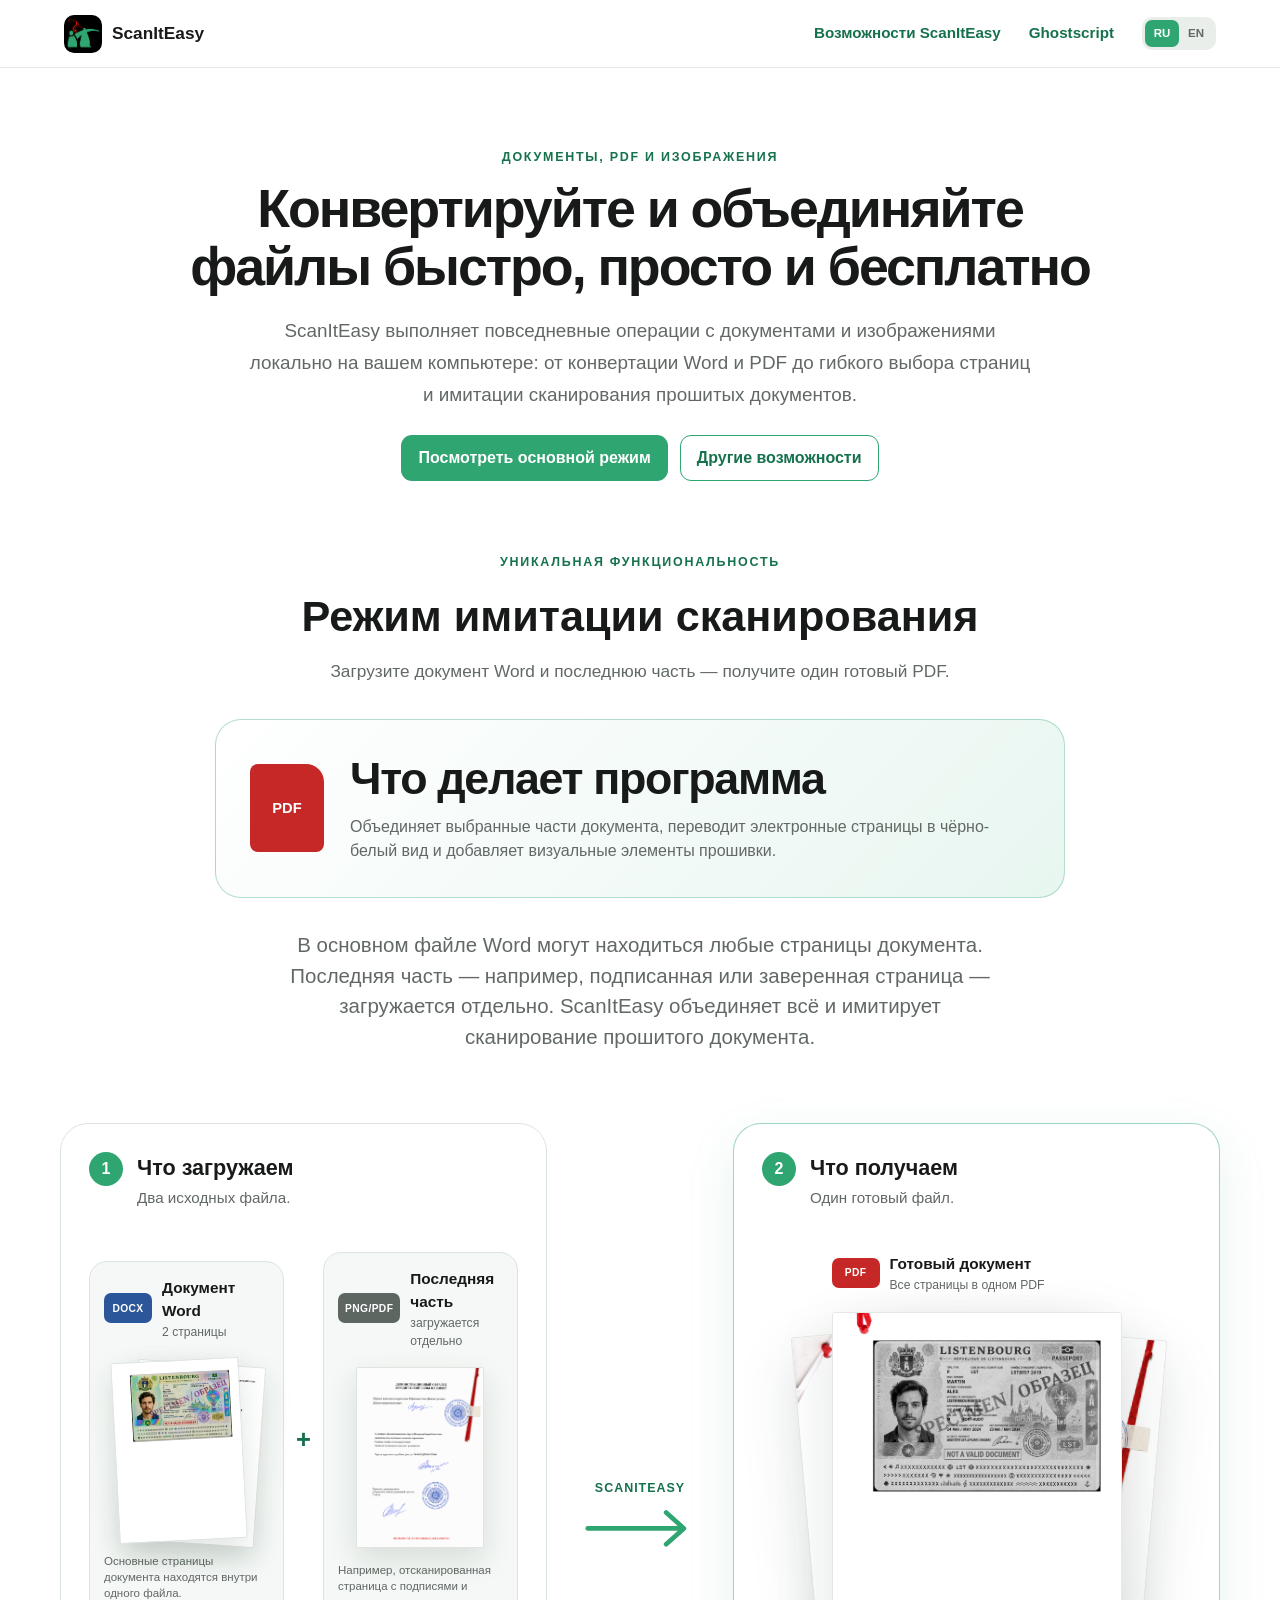
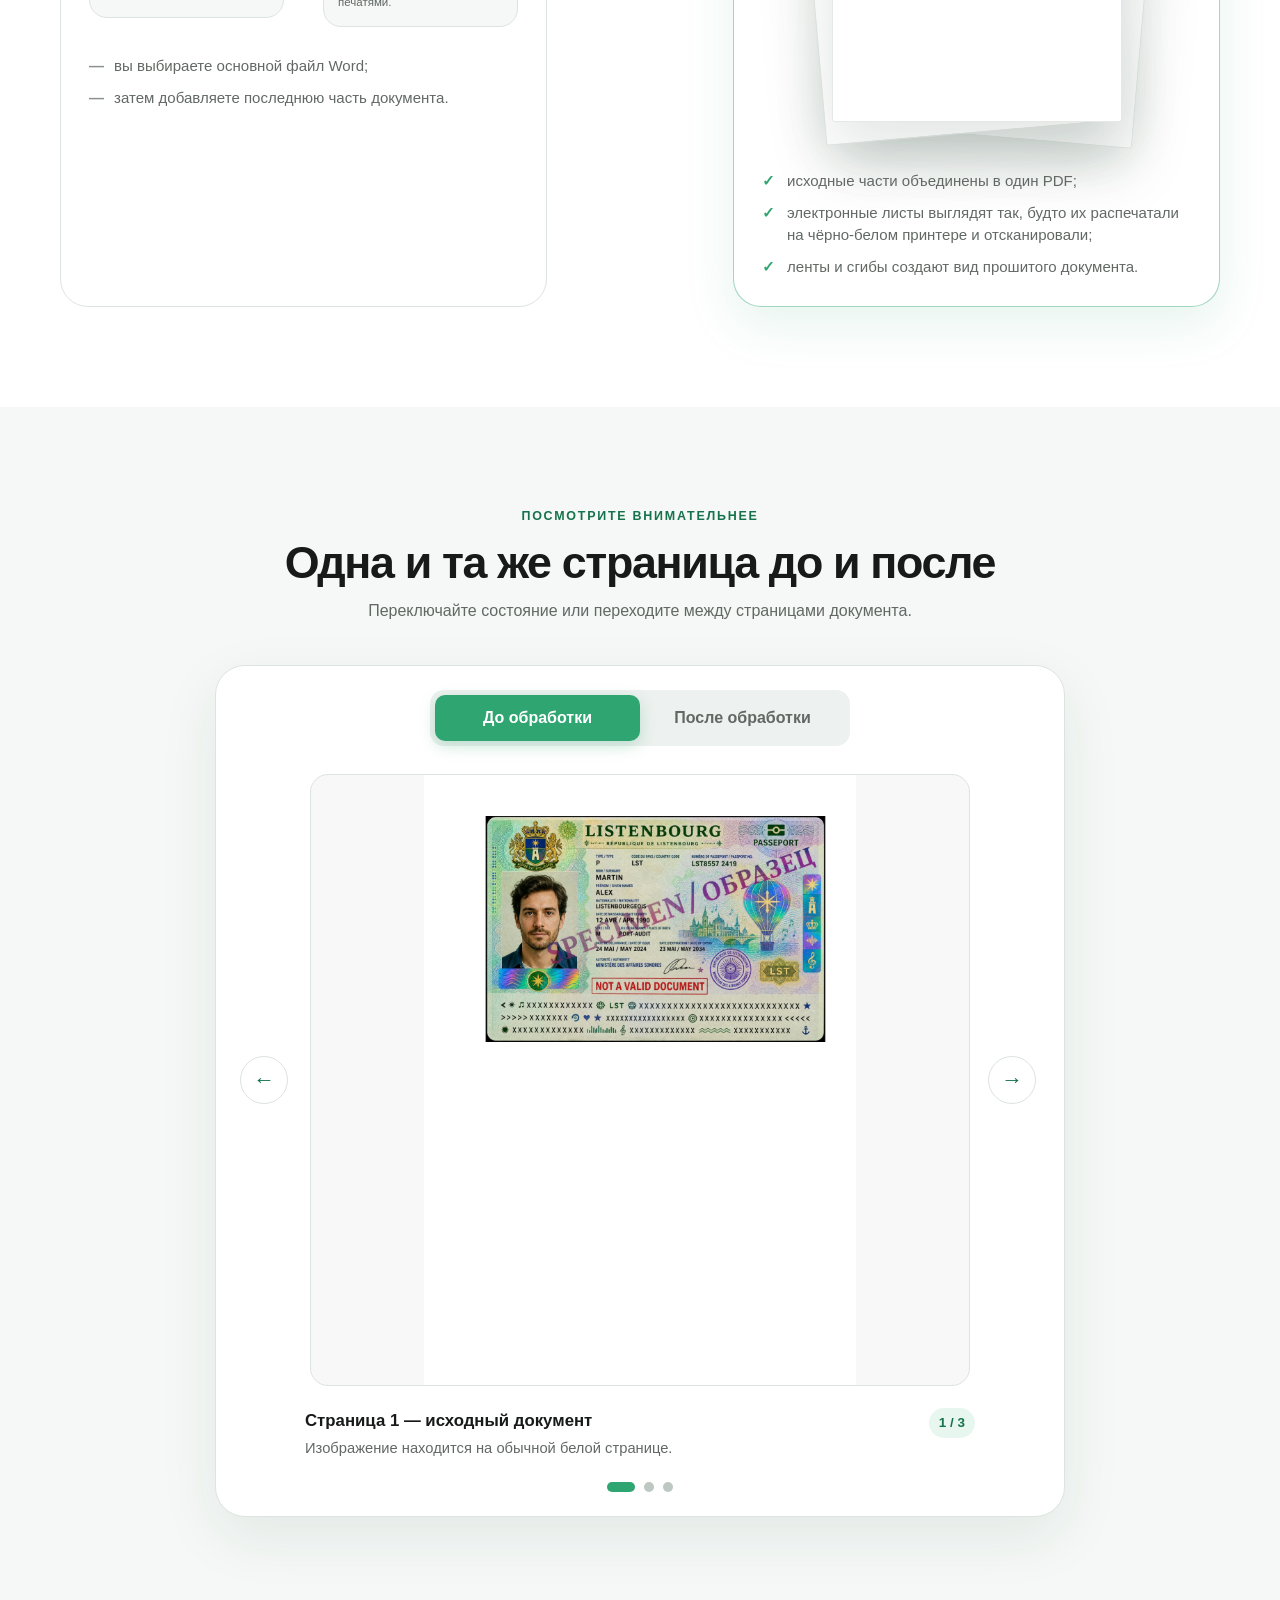
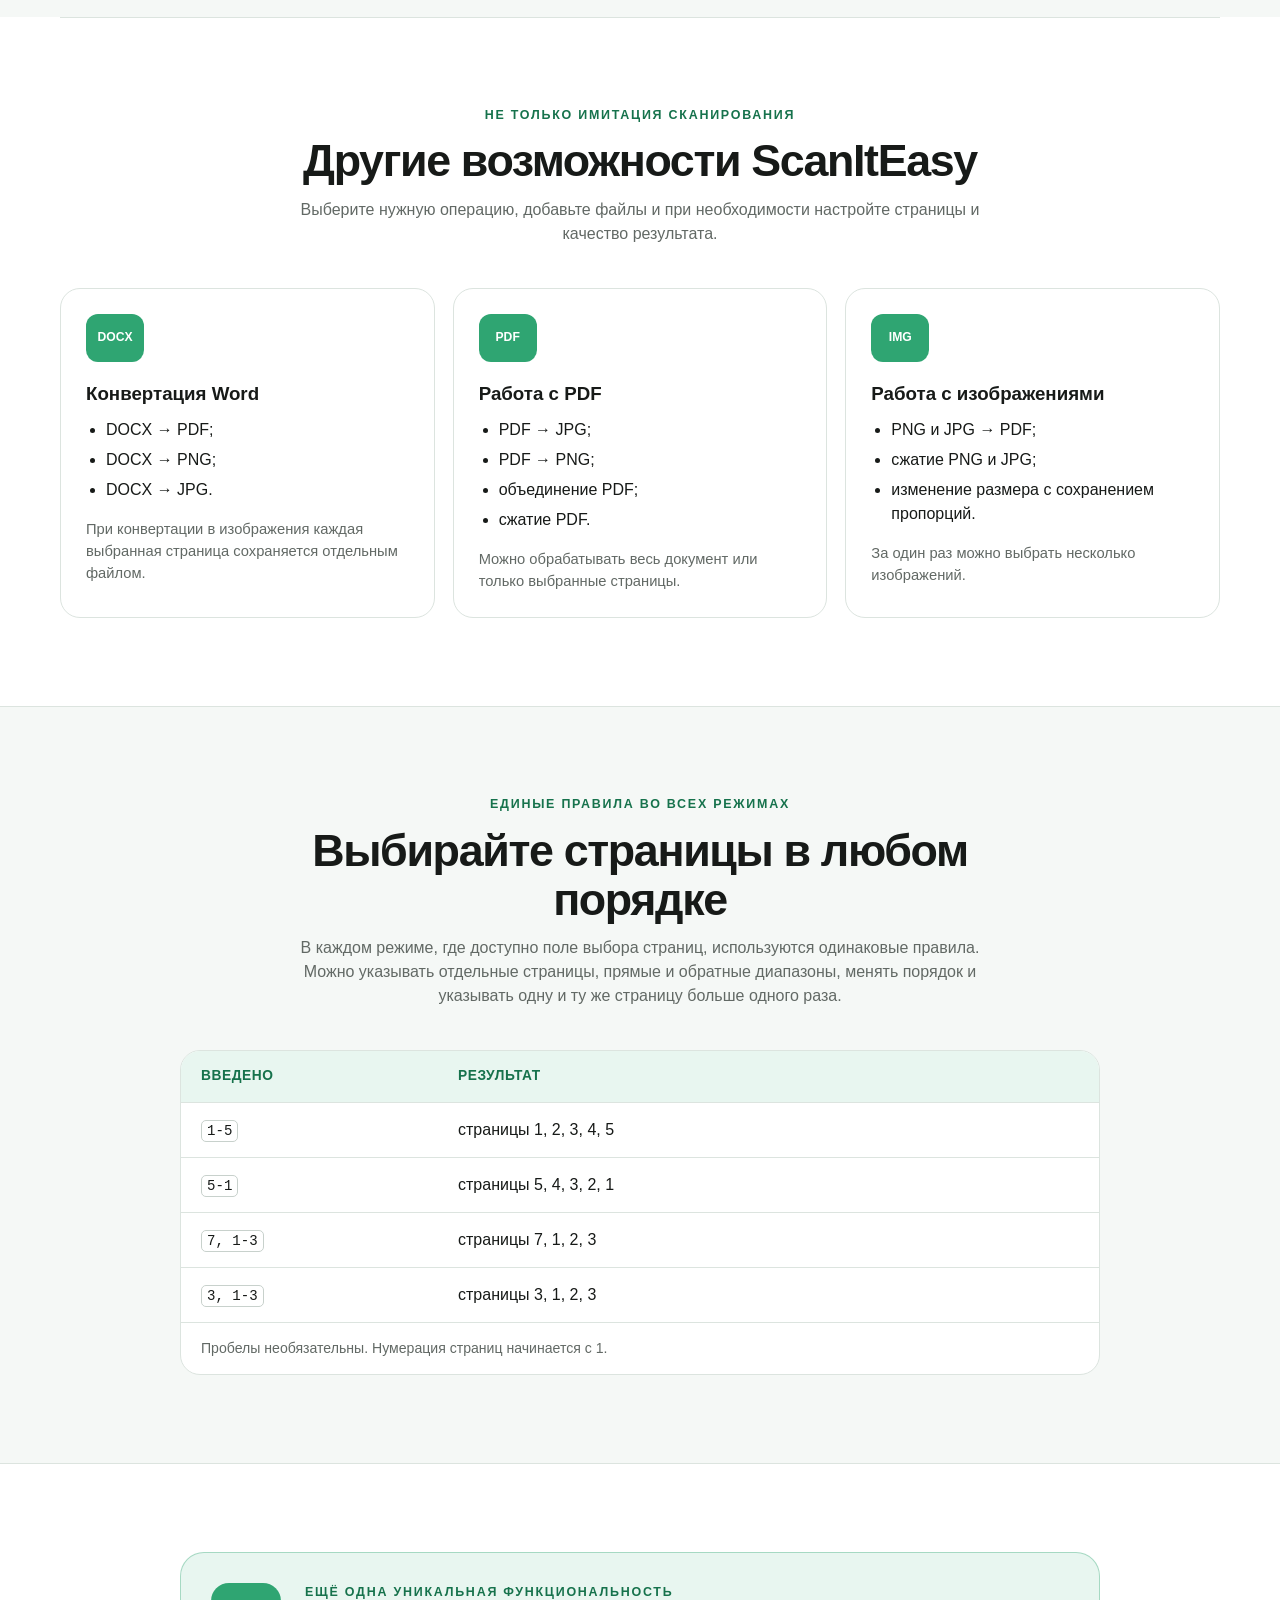
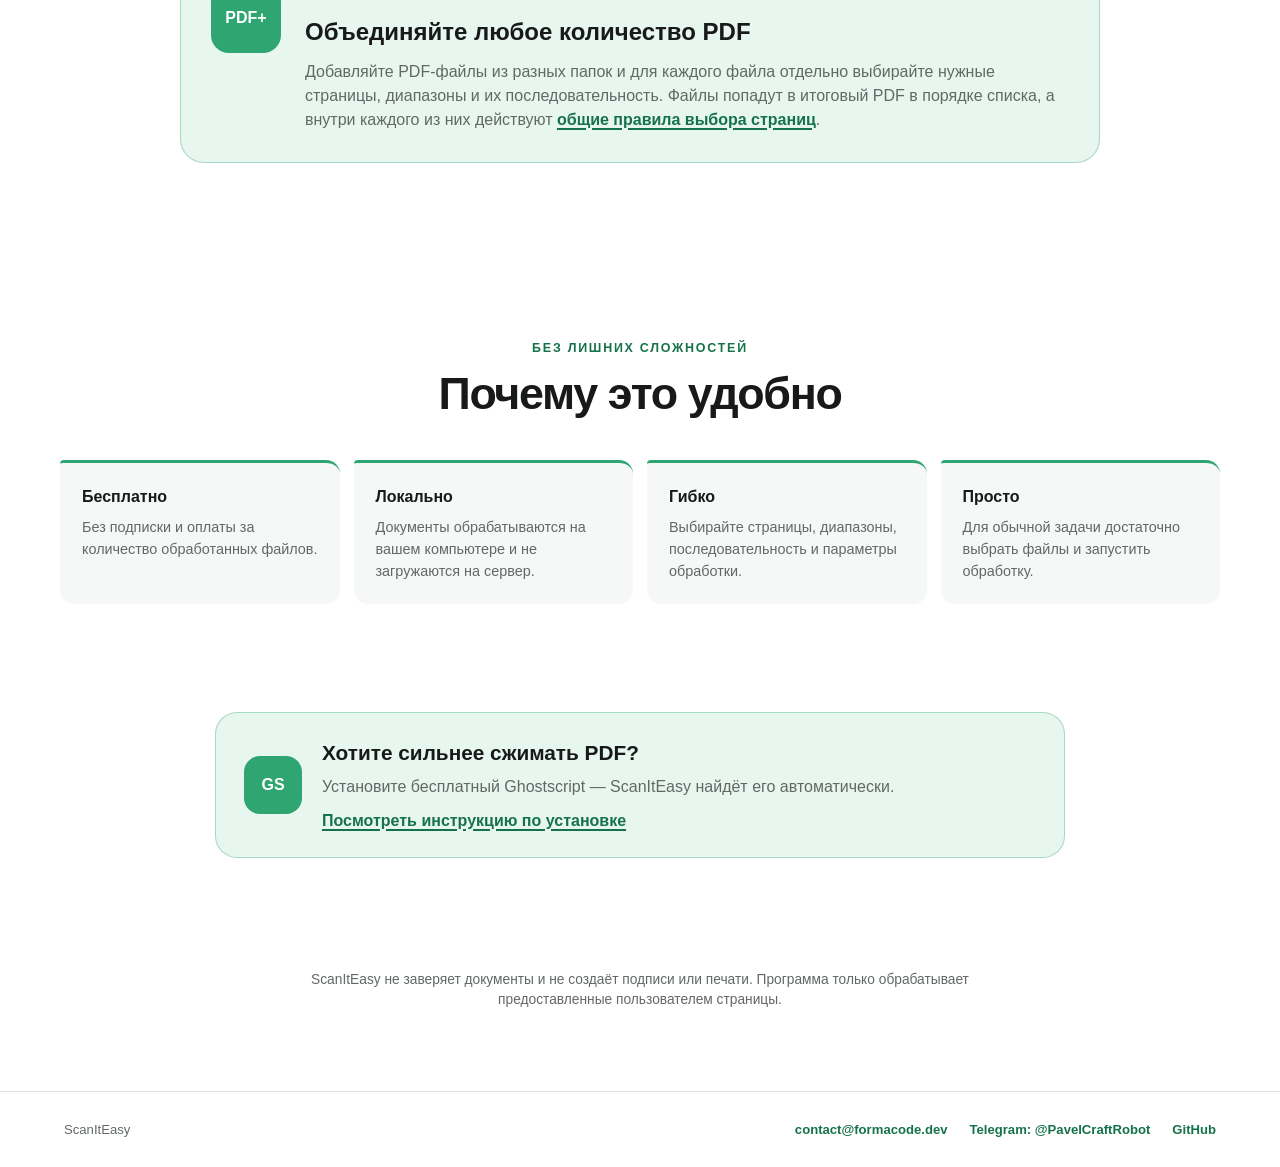
==== docs/index.html @ 75dc540d "Release ScanItEasy 2.0.0" ====
<!doctype html>
<html lang="ru">
<head>
  <meta charset="utf-8">
  <meta name="viewport" content="width=device-width, initial-scale=1">
  <meta name="description" content="ScanItEasy помогает конвертировать, объединять и обрабатывать документы, PDF и изображения быстро, гибко и бесплатно.">
  <title>ScanItEasy — работа с документами, PDF и изображениями</title>
  <link rel="stylesheet" href="styles.css">
  <script src="script.js" defer></script>
</head>
<body>
  <header class="site-header">
    <a class="brand" href="#top" aria-label="ScanItEasy — к началу страницы">
      <img class="brand-logo" src="assets/scaniteasy-logo.png" alt="">
      <span>ScanItEasy</span>
    </a>
    <nav class="header-nav" aria-label="Навигация">
      <a class="header-link" href="#top">Возможности ScanItEasy</a>
      <a class="header-link" href="ghostscript/">Ghostscript</a>
      <span class="language-switch" aria-label="Выбор языка">
        <a class="is-active" href="./" lang="ru" aria-current="page">RU</a>
        <a href="en/" lang="en">EN</a>
      </span>
    </nav>
  </header>

  <main id="top">
    <section class="hero section-shell" aria-labelledby="hero-title">
      <div class="eyebrow">Документы, PDF и изображения</div>
      <h1 id="hero-title">Конвертируйте и объединяйте файлы быстро, просто и бесплатно</h1>
      <p class="product-intro">
        ScanItEasy выполняет повседневные операции с документами и изображениями локально на вашем компьютере:
        от конвертации Word и PDF до гибкого выбора страниц и имитации сканирования прошитых документов.
      </p>
      <div class="hero-actions">
        <a class="primary-link" href="#scan-simulation">Посмотреть основной режим</a>
        <a class="secondary-link" href="#other-features">Другие возможности</a>
      </div>

      <div class="featured-mode" id="scan-simulation">
        <div class="eyebrow">Уникальная функциональность</div>
        <h2>Режим имитации сканирования</h2>
        <p class="featured-lead">Загрузите документ Word и последнюю часть — получите один готовый PDF.</p>
      </div>
      <div class="result-card hero-result">
        <div class="result-icon" aria-hidden="true">PDF</div>
        <div>
          <h2>Что делает программа</h2>
          <p>
            Объединяет выбранные части документа, переводит электронные страницы
            в чёрно-белый вид и добавляет визуальные элементы прошивки.
          </p>
        </div>
      </div>
      <p class="hero-copy">
        В основном файле Word могут находиться любые страницы документа.
        Последняя часть — например, подписанная или заверенная страница — загружается
        отдельно. ScanItEasy объединяет всё и имитирует сканирование прошитого документа.
      </p>

      <div class="transformation" aria-label="Документ до и после обработки">
        <article class="document-state before-state">
          <div class="state-heading">
            <span class="state-number">1</span>
            <div>
              <h2>Что загружаем</h2>
              <p>Два исходных файла.</p>
            </div>
          </div>
          <div class="input-files">
            <article class="input-file">
              <div class="file-heading">
                <span class="file-badge word-badge">DOCX</span>
                <div>
                  <h3>Документ Word</h3>
                  <p>2 страницы</p>
                </div>
              </div>
              <button class="source-preview source-stack" type="button" data-open-page="before" data-page-index="0" aria-label="Показать страницы документа Word">
                <img src="assets/До/Перевод паспорта гражданина Листенбурга_pymu_page_002.png" alt="Вторая страница документа Word" loading="lazy">
                <img src="assets/До/Перевод паспорта гражданина Листенбурга_pymu_page_001.png" alt="Первая страница документа Word">
              </button>
              <p class="file-caption">Основные страницы документа находятся внутри одного файла.</p>
            </article>

            <span class="input-plus" aria-label="и">+</span>

            <article class="input-file">
              <div class="file-heading">
                <span class="file-badge scan-badge">PNG/PDF</span>
                <div>
                  <h3>Последняя часть</h3>
                  <p>загружается отдельно</p>
                </div>
              </div>
              <button class="source-preview single-source" type="button" data-open-page="before" data-page-index="2" aria-label="Показать последнюю часть документа">
                <img src="assets/До/not-notary-translation-light.png" alt="Последняя часть с подписями и печатями" loading="lazy">
              </button>
              <p class="file-caption">Например, отсканированная страница с подписями и печатями.</p>
            </article>
          </div>
          <ul class="state-list">
            <li>вы выбираете основной файл Word;</li>
            <li>затем добавляете последнюю часть документа.</li>
          </ul>
        </article>

        <div class="process-arrow" aria-hidden="true">
          <span>ScanItEasy</span>
          <svg viewBox="0 0 120 48" role="img">
            <path d="M4 24h101M88 7l19 17-19 17"></path>
          </svg>
        </div>

        <article class="document-state after-state">
          <div class="state-heading">
            <span class="state-number">2</span>
            <div>
              <h2>Что получаем</h2>
              <p>Один готовый файл.</p>
            </div>
          </div>
          <div class="output-heading">
            <span class="file-badge pdf-badge">PDF</span>
            <div>
              <h3>Готовый документ</h3>
              <p>Все страницы в одном PDF</p>
            </div>
          </div>
          <button class="paper-stack" type="button" data-open-page="after" aria-label="Открыть страницы после обработки">
            <img src="assets/После/Перевод паспорта гражданина Листенбурга_page_003.png" alt="Последняя страница готового PDF" loading="lazy">
            <img src="assets/После/Перевод паспорта гражданина Листенбурга_page_002.png" alt="Перевод после имитации сканирования" loading="lazy">
            <img src="assets/После/Перевод паспорта гражданина Листенбурга_page_001.png" alt="Паспорт после имитации сканирования">
          </button>
          <ul class="state-list">
            <li>исходные части объединены в один PDF;</li>
            <li>электронные листы выглядят так, будто их распечатали на чёрно-белом принтере и отсканировали;</li>
            <li>ленты и сгибы создают вид прошитого документа.</li>
          </ul>
        </article>
      </div>
    </section>

    <section class="comparison-section" id="how-it-works" aria-labelledby="comparison-title">
      <div class="section-shell">
        <div class="section-intro">
          <div class="eyebrow">Посмотрите внимательнее</div>
          <h2 id="comparison-title">Одна и та же страница до и после</h2>
          <p>Переключайте состояние или переходите между страницами документа.</p>
        </div>

        <div class="comparison-card">
          <div class="view-switch" role="group" aria-label="Состояние документа">
            <button class="switch-button is-active" type="button" data-view="before" aria-pressed="true">До обработки</button>
            <button class="switch-button" type="button" data-view="after" aria-pressed="false">После обработки</button>
          </div>

          <div class="viewer">
            <button class="page-arrow previous" type="button" aria-label="Предыдущая страница">&#8592;</button>
            <button class="page-image-button" type="button" aria-label="Открыть страницу крупнее">
              <img id="comparison-image" src="assets/До/Перевод паспорта гражданина Листенбурга_pymu_page_001.png" alt="Первая страница до обработки">
            </button>
            <button class="page-arrow next" type="button" aria-label="Следующая страница">&#8594;</button>
          </div>

          <div class="viewer-footer">
            <div>
              <strong id="page-title">Страница 1 — паспорт</strong>
              <p id="page-description">Изображение паспорта находится на обычной белой странице.</p>
            </div>
            <span class="page-counter" id="page-counter">1 / 3</span>
          </div>

          <div class="page-dots" role="group" aria-label="Выбор страницы">
            <button class="page-dot is-active" type="button" data-page="0" aria-label="Страница 1" aria-current="true"></button>
            <button class="page-dot" type="button" data-page="1" aria-label="Страница 2"></button>
            <button class="page-dot" type="button" data-page="2" aria-label="Страница 3"></button>
          </div>
        </div>
      </div>
    </section>

    <section class="features-section section-shell" id="other-features" aria-labelledby="features-title">
      <div class="section-intro">
        <div class="eyebrow">Не только имитация сканирования</div>
        <h2 id="features-title">Другие возможности ScanItEasy</h2>
        <p>Выберите нужную операцию, добавьте файлы и при необходимости настройте страницы и качество результата.</p>
      </div>

      <div class="feature-grid">
        <article class="feature-card">
          <span class="feature-icon" aria-hidden="true">DOCX</span>
          <h3>Конвертация Word</h3>
          <ul>
            <li>DOCX → PDF;</li>
            <li>DOCX → PNG;</li>
            <li>DOCX → JPG.</li>
          </ul>
          <p>При конвертации в изображения каждая выбранная страница сохраняется отдельным файлом.</p>
        </article>
        <article class="feature-card">
          <span class="feature-icon" aria-hidden="true">PDF</span>
          <h3>Работа с PDF</h3>
          <ul>
            <li>PDF → JPG;</li>
            <li>PDF → PNG;</li>
            <li>объединение PDF;</li>
            <li>сжатие PDF.</li>
          </ul>
          <p>Можно обрабатывать весь документ или только выбранные страницы.</p>
        </article>
        <article class="feature-card">
          <span class="feature-icon" aria-hidden="true">IMG</span>
          <h3>Работа с изображениями</h3>
          <ul>
            <li>PNG и JPG → PDF;</li>
            <li>сжатие PNG и JPG;</li>
            <li>изменение размера с сохранением пропорций.</li>
          </ul>
          <p>За один раз можно выбрать несколько изображений.</p>
        </article>
      </div>
    </section>

    <section class="page-rules-section" id="page-selection" aria-labelledby="page-rules-title">
      <div class="section-shell compact-shell">
        <div class="section-intro">
          <div class="eyebrow">Единые правила во всех режимах</div>
          <h2 id="page-rules-title">Выбирайте страницы в любом порядке</h2>
          <p>
            В каждом режиме, где доступно поле выбора страниц, используются одинаковые правила.
            Можно указывать отдельные страницы, прямые и обратные диапазоны, менять порядок и указывать одну и ту же страницу больше одного раза.
          </p>
        </div>
        <div class="page-rules-card">
          <table>
            <thead><tr><th>Введено</th><th>Результат</th></tr></thead>
            <tbody>
              <tr><td><code>1-5</code></td><td>страницы 1, 2, 3, 4, 5</td></tr>
              <tr><td><code>5-1</code></td><td>страницы 5, 4, 3, 2, 1</td></tr>
              <tr><td><code>7, 1-3</code></td><td>страницы 7, 1, 2, 3</td></tr>
              <tr><td><code>3, 1-3</code></td><td>страницы 3, 1, 2, 3</td></tr>
            </tbody>
          </table>
          <p class="rules-note">Пробелы необязательны. Нумерация страниц начинается с 1.</p>
        </div>
      </div>
    </section>

    <section class="merge-section section-shell" aria-labelledby="merge-title">
      <div class="unique-feature-card">
        <div class="unique-mark" aria-hidden="true">PDF+</div>
        <div>
          <div class="eyebrow">Ещё одна уникальная функциональность</div>
          <h2 id="merge-title">Объединяйте любое количество PDF</h2>
          <p>
            Добавляйте PDF-файлы из разных папок и для каждого файла отдельно выбирайте нужные страницы,
            диапазоны и их последовательность. Файлы попадут в итоговый PDF в порядке списка,
            а внутри каждого из них действуют <a class="inline-link" href="#page-selection">общие правила выбора страниц</a>.
          </p>
        </div>
      </div>
    </section>

    <section class="benefits-section section-shell" aria-labelledby="benefits-title">
      <div class="section-intro">
        <div class="eyebrow">Без лишних сложностей</div>
        <h2 id="benefits-title">Почему это удобно</h2>
      </div>
      <div class="benefit-grid">
        <article><strong>Бесплатно</strong><span>Без подписки и оплаты за количество обработанных файлов.</span></article>
        <article><strong>Локально</strong><span>Документы обрабатываются на вашем компьютере и не загружаются на сервер.</span></article>
        <article><strong>Гибко</strong><span>Выбирайте страницы, диапазоны, последовательность и параметры обработки.</span></article>
        <article><strong>Просто</strong><span>Для обычной задачи достаточно выбрать файлы и запустить обработку.</span></article>
      </div>
    </section>

    <section class="ghostscript-cta section-shell" aria-labelledby="compression-title">
      <div class="ghostscript-summary">
        <div class="ghostscript-mark" aria-hidden="true">GS</div>
        <div>
          <h2 id="compression-title">Хотите сильнее сжимать PDF?</h2>
          <p>Установите бесплатный Ghostscript — ScanItEasy найдёт его автоматически.</p>
          <a class="inline-link" href="ghostscript/">Посмотреть инструкцию по установке</a>
        </div>
      </div>
    </section>

    <section class="result-section section-shell" aria-label="Важное пояснение">
      <p class="disclaimer">
        ScanItEasy не заверяет документы и не создаёт подписи или печати.
        Программа только обрабатывает предоставленные пользователем страницы.
      </p>
    </section>
  </main>

  <footer class="site-footer">
    <span>ScanItEasy</span>
    <nav class="footer-contacts" aria-label="Контакты разработчика">
      <a href="mailto:contact@formacode.dev?subject=ScanItEasy%20feedback">contact@formacode.dev</a>
      <a href="https://t.me/PavelCraftRobot" target="_blank" rel="noopener noreferrer">Telegram: @PavelCraftRobot</a>
      <a href="https://github.com/PavelCraft/ScanItEasy" target="_blank" rel="noopener noreferrer">GitHub</a>
    </nav>
  </footer>

  <dialog class="image-dialog" id="image-dialog">
    <button class="dialog-close" type="button" aria-label="Закрыть">&#215;</button>
    <img id="dialog-image" src="" alt="">
    <p id="dialog-caption"></p>
  </dialog>
</body>
</html>
---- docs/styles.css ----
:root {
  --green: #2fa572;
  --green-dark: #16724c;
  --green-soft: #e8f6f0;
  --red: #c62828;
  --ink: #171a18;
  --muted: #626965;
  --line: #dce4df;
  --surface: #ffffff;
  --page: #f5f8f6;
  --shadow: 0 22px 60px rgba(20, 55, 39, 0.13);
}

* {
  box-sizing: border-box;
}

html {
  scroll-behavior: smooth;
}

body {
  margin: 0;
  color: var(--ink);
  background: var(--surface);
  font-family: Inter, "Segoe UI", Arial, sans-serif;
  line-height: 1.5;
}

button,
a {
  -webkit-tap-highlight-color: transparent;
}

button {
  font: inherit;
}

.site-header {
  position: sticky;
  z-index: 20;
  top: 0;
  display: flex;
  align-items: center;
  justify-content: space-between;
  min-height: 68px;
  padding: 0 5vw;
  border-bottom: 1px solid rgba(220, 228, 223, 0.8);
  background: rgba(255, 255, 255, 0.92);
  backdrop-filter: blur(14px);
}

.brand {
  display: inline-flex;
  align-items: center;
  gap: 10px;
  color: var(--ink);
  font-size: 1.08rem;
  font-weight: 800;
  text-decoration: none;
}

.brand-logo {
  display: block;
  width: 38px;
  height: 38px;
  border-radius: 10px;
  object-fit: cover;
}

.header-link {
  color: var(--green-dark);
  font-size: 0.95rem;
  font-weight: 700;
  text-decoration: none;
}

.header-link:hover {
  text-decoration: underline;
  text-underline-offset: 4px;
}

.header-link.is-active {
  text-decoration: underline;
  text-decoration-thickness: 2px;
  text-underline-offset: 5px;
}

.header-nav {
  display: flex;
  align-items: center;
  gap: clamp(12px, 2.2vw, 28px);
}

.language-switch {
  display: inline-flex;
  padding: 3px;
  border-radius: 10px;
  background: #e9eeeb;
}

.language-switch a {
  min-width: 34px;
  padding: 5px 7px;
  border-radius: 7px;
  color: var(--muted);
  font-size: 0.72rem;
  font-weight: 850;
  text-align: center;
  text-decoration: none;
}

.language-switch a.is-active {
  color: #fff;
  background: var(--green);
}

.section-shell {
  width: min(1160px, calc(100% - 40px));
  margin-inline: auto;
}

.hero {
  padding-block: 80px 100px;
  text-align: center;
}

.eyebrow {
  margin-bottom: 12px;
  color: var(--green-dark);
  font-size: 0.78rem;
  font-weight: 800;
  letter-spacing: 0.14em;
  text-transform: uppercase;
}

h1,
h2,
p {
  margin-top: 0;
}

h1 {
  max-width: 900px;
  margin-inline: auto;
  margin-bottom: 20px;
  font-size: clamp(1.9rem, 4.2vw, 3.65rem);
  line-height: 1.08;
  letter-spacing: -0.038em;
}

.hero-copy {
  max-width: 730px;
  margin: 32px auto 70px;
  color: var(--muted);
  font-size: clamp(1.05rem, 2vw, 1.28rem);
}

.product-intro {
  max-width: 790px;
  margin: 20px auto 0;
  color: var(--muted);
  font-size: clamp(1rem, 2vw, 1.18rem);
  line-height: 1.7;
  text-align: center;
}

.hero-actions {
  display: flex;
  justify-content: center;
  flex-wrap: wrap;
  gap: 12px;
  margin: 8px 0 72px;
}

.secondary-link {
  display: inline-flex;
  margin-top: 16px;
  padding: 10px 16px;
  border: 1px solid var(--green);
  border-radius: 11px;
  color: var(--green-dark);
  background: #fff;
  font-weight: 800;
  text-decoration: none;
}

.secondary-link:hover { background: var(--green-soft); }

.featured-mode {
  max-width: 850px;
  margin: 0 auto 22px;
  scroll-margin-top: 90px;
  text-align: center;
}

.featured-mode h2 {
  margin: 10px 0 0;
  font-size: clamp(1.8rem, 4vw, 2.7rem);
}

.featured-lead { margin: 10px 0 0; color: var(--muted); font-size: 1.08rem; }

.transformation {
  display: grid;
  grid-template-columns: minmax(0, 1fr) 130px minmax(0, 1fr);
  align-items: stretch;
  gap: 28px;
  text-align: left;
}

.document-state {
  height: 100%;
  min-width: 0;
  padding: 28px;
  border: 1px solid var(--line);
  border-radius: 28px;
  background: #fff;
}

.after-state {
  border-color: rgba(47, 165, 114, 0.45);
  box-shadow: 0 18px 50px rgba(47, 165, 114, 0.12);
}

.state-heading {
  display: flex;
  align-items: flex-start;
  gap: 14px;
  min-height: 82px;
}

.state-heading h2 {
  margin-bottom: 3px;
  font-size: 1.35rem;
}

.state-heading p {
  margin-bottom: 0;
  color: var(--muted);
  font-size: 0.95rem;
}

.state-number {
  display: grid;
  flex: 0 0 auto;
  width: 34px;
  height: 34px;
  place-items: center;
  border-radius: 50%;
  color: #fff;
  background: var(--green);
  font-weight: 800;
}

.input-files {
  display: grid;
  grid-template-columns: minmax(0, 1fr) auto minmax(0, 1fr);
  align-items: center;
  gap: 12px;
  margin: 18px 0 28px;
}

.input-file {
  min-width: 0;
  padding: 14px;
  border: 1px solid var(--line);
  border-radius: 18px;
  background: var(--page);
}

.file-heading,
.output-heading {
  display: flex;
  align-items: center;
  gap: 10px;
}

.file-heading h3,
.output-heading h3 {
  margin: 0;
  font-size: 0.96rem;
}

.file-heading p,
.output-heading p {
  margin: 1px 0 0;
  color: var(--muted);
  font-size: 0.76rem;
}

.file-badge {
  display: grid;
  flex: 0 0 auto;
  min-width: 48px;
  height: 30px;
  padding-inline: 7px;
  place-items: center;
  border-radius: 7px;
  color: #fff;
  font-size: 0.64rem;
  font-weight: 900;
  letter-spacing: 0.04em;
}

.word-badge {
  background: #2b579a;
}

.scan-badge {
  background: #5e6662;
}

.pdf-badge {
  background: var(--red);
}

.input-plus {
  color: var(--green-dark);
  font-size: 1.6rem;
  font-weight: 800;
}

.source-preview {
  position: relative;
  display: block;
  width: min(82%, 128px);
  aspect-ratio: 210 / 297;
  margin: 17px auto 14px;
  padding: 0;
  border: 0;
  background: transparent;
  cursor: zoom-in;
}

.source-preview img {
  position: absolute;
  inset: 0;
  width: 100%;
  height: 100%;
  border: 1px solid #e0e5e2;
  border-radius: 2px;
  background: #fff;
  object-fit: cover;
  box-shadow: 0 12px 30px rgba(20, 55, 39, 0.13);
  transition: transform 180ms ease;
}

.source-stack img:first-child {
  transform: translate(9px, 5px) rotate(4deg);
}

.source-stack img:last-child {
  transform: translate(-8px, 2px) rotate(-3deg);
}

.source-stack:hover img:first-child {
  transform: translate(15px, 6px) rotate(6deg);
}

.source-stack:hover img:last-child {
  transform: translate(-14px, 3px) rotate(-5deg);
}

.file-caption {
  min-height: 50px;
  margin: 0;
  color: var(--muted);
  font-size: 0.72rem;
  line-height: 1.4;
}

.output-heading {
  width: min(72%, 290px);
  margin: 18px auto 0;
}

.paper-stack {
  position: relative;
  display: block;
  width: min(72%, 290px);
  aspect-ratio: 210 / 297;
  margin: 18px auto 48px;
  padding: 0;
  border: 0;
  background: none;
  cursor: zoom-in;
}

.paper-stack img {
  position: absolute;
  inset: 0;
  width: 100%;
  height: 100%;
  border: 1px solid #e5e9e6;
  border-radius: 3px;
  background: #fff;
  object-fit: cover;
  box-shadow: var(--shadow);
  transition: transform 240ms ease;
}

.paper-stack img:nth-child(1) {
  transform: translate(28px, 15px) rotate(5deg);
}

.paper-stack img:nth-child(2) {
  transform: translate(-24px, 12px) rotate(-5deg);
}

.paper-stack img:nth-child(3) {
  transform: rotate(0deg);
}

.paper-stack:hover img:nth-child(1),
.paper-stack:focus-visible img:nth-child(1) {
  transform: translate(44px, 18px) rotate(7deg);
}

.paper-stack:hover img:nth-child(2),
.paper-stack:focus-visible img:nth-child(2) {
  transform: translate(-40px, 15px) rotate(-7deg);
}

.paper-stack:focus-visible {
  outline: 3px solid rgba(47, 165, 114, 0.35);
  outline-offset: 14px;
}

.state-list {
  display: grid;
  gap: 9px;
  margin: 0;
  padding: 0;
  color: var(--muted);
  font-size: 0.94rem;
  list-style: none;
}

.state-list li {
  position: relative;
  padding-left: 25px;
}

.state-list li::before {
  position: absolute;
  left: 0;
  color: var(--green);
  content: "✓";
  font-weight: 900;
}

.before-state .state-list li::before {
  color: #8a918d;
  content: "—";
}

.process-arrow {
  align-self: center;
  display: grid;
  justify-items: center;
  gap: 8px;
  color: var(--green-dark);
  font-size: 0.78rem;
  font-weight: 800;
  letter-spacing: 0.08em;
  text-transform: uppercase;
}

.process-arrow svg {
  width: 112px;
  overflow: visible;
}

.process-arrow path {
  fill: none;
  stroke: var(--green);
  stroke-linecap: round;
  stroke-linejoin: round;
  stroke-width: 5;
}

.comparison-section {
  padding-block: 100px;
  background: var(--page);
}

.section-intro {
  max-width: 720px;
  margin: 0 auto 42px;
  text-align: center;
}

.section-intro h2,
.result-card h2 {
  margin-bottom: 12px;
  font-size: clamp(1.75rem, 3.5vw, 3rem);
  line-height: 1.1;
  letter-spacing: -0.03em;
}

.section-intro p,
.result-card p {
  margin-bottom: 0;
  color: var(--muted);
}

.comparison-card {
  max-width: 850px;
  margin-inline: auto;
  padding: 24px;
  border: 1px solid var(--line);
  border-radius: 30px;
  background: #fff;
  box-shadow: 0 20px 60px rgba(28, 52, 40, 0.08);
}

.view-switch {
  display: grid;
  grid-template-columns: 1fr 1fr;
  max-width: 420px;
  margin: 0 auto 28px;
  padding: 5px;
  border-radius: 14px;
  background: #edf1ef;
}

.switch-button {
  padding: 11px 16px;
  border: 0;
  border-radius: 10px;
  color: var(--muted);
  background: transparent;
  cursor: pointer;
  font-weight: 750;
}

.switch-button.is-active {
  color: #fff;
  background: var(--green);
  box-shadow: 0 5px 15px rgba(47, 165, 114, 0.25);
}

.viewer {
  display: grid;
  grid-template-columns: 52px minmax(0, 1fr) 52px;
  align-items: center;
  gap: 18px;
}

.page-image-button {
  display: block;
  height: min(68vh, 700px);
  min-height: 430px;
  padding: 0;
  overflow: hidden;
  border: 1px solid var(--line);
  border-radius: 18px;
  background: #f7f8f7;
  cursor: zoom-in;
}

.page-image-button img {
  display: block;
  width: 100%;
  height: 100%;
  object-fit: contain;
}

.page-arrow {
  display: grid;
  width: 48px;
  height: 48px;
  place-items: center;
  border: 1px solid var(--line);
  border-radius: 50%;
  color: var(--green-dark);
  background: #fff;
  cursor: pointer;
  font-size: 1.35rem;
  transition: color 160ms ease, background 160ms ease, transform 160ms ease;
}

.page-arrow:hover {
  color: #fff;
  background: var(--green);
  transform: translateY(-2px);
}

.viewer-footer {
  display: flex;
  align-items: flex-start;
  justify-content: space-between;
  gap: 20px;
  max-width: 670px;
  margin: 22px auto 0;
}

.viewer-footer strong {
  display: block;
  margin-bottom: 4px;
  font-size: 1.05rem;
}

.viewer-footer p {
  margin-bottom: 0;
  color: var(--muted);
  font-size: 0.92rem;
}

.page-counter {
  flex: 0 0 auto;
  padding: 5px 10px;
  border-radius: 999px;
  color: var(--green-dark);
  background: var(--green-soft);
  font-size: 0.84rem;
  font-weight: 800;
}

.page-dots {
  display: flex;
  justify-content: center;
  gap: 9px;
  margin-top: 22px;
}

.page-dot {
  width: 10px;
  height: 10px;
  padding: 0;
  border: 0;
  border-radius: 50%;
  background: #bec8c2;
  cursor: pointer;
}

.page-dot.is-active {
  width: 28px;
  border-radius: 99px;
  background: var(--green);
}

.result-section {
  padding-block: 56px 80px;
}

.features-section,
.merge-section,
.benefits-section,
.ghostscript-cta {
  padding-block: 88px;
  scroll-margin-top: 80px;
}

.features-section { border-top: 1px solid var(--line); }

.feature-grid {
  display: grid;
  grid-template-columns: repeat(3, minmax(0, 1fr));
  gap: 18px;
  margin-top: 34px;
}

.feature-card {
  padding: 25px;
  border: 1px solid var(--line);
  border-radius: 20px;
  background: #fff;
}

.feature-card h3 { margin: 18px 0 10px; }
.feature-card ul { margin: 0; padding-left: 20px; }
.feature-card li + li { margin-top: 6px; }
.feature-card p { margin: 16px 0 0; color: var(--muted); font-size: 0.92rem; }

.feature-icon {
  display: inline-grid;
  min-width: 58px;
  min-height: 48px;
  padding: 8px;
  place-items: center;
  border-radius: 12px;
  color: #fff;
  background: var(--green);
  font-size: 0.76rem;
  font-weight: 900;
}

.page-rules-section {
  padding-block: 88px;
  border-block: 1px solid var(--line);
  background: #f5f8f6;
  scroll-margin-top: 78px;
}

.compact-shell { max-width: 920px; }

.page-rules-card {
  overflow: hidden;
  margin-top: 30px;
  border: 1px solid var(--line);
  border-radius: 20px;
  background: #fff;
}

.page-rules-card table { width: 100%; border-collapse: collapse; }
.page-rules-card th, .page-rules-card td { padding: 15px 20px; border-bottom: 1px solid var(--line); text-align: left; }
.page-rules-card th { color: var(--green-dark); background: var(--green-soft); font-size: 0.86rem; text-transform: uppercase; letter-spacing: 0.04em; }
.page-rules-card tbody tr:last-child td { border-bottom: 0; }
.page-rules-card td:first-child { width: 28%; }
.rules-note { margin: 0; padding: 15px 20px; border-top: 1px solid var(--line); color: var(--muted); font-size: 0.88rem; }

.unique-feature-card {
  display: grid;
  grid-template-columns: auto minmax(0, 1fr);
  gap: 24px;
  max-width: 920px;
  margin: 0 auto;
  padding: 30px;
  border: 1px solid rgba(47, 165, 114, 0.36);
  border-radius: 24px;
  background: var(--green-soft);
}

.unique-feature-card h2 { margin: 8px 0 10px; }
.unique-feature-card p { margin: 0; color: var(--muted); }
.unique-mark { display: grid; width: 70px; height: 70px; place-items: center; border-radius: 18px; color: #fff; background: var(--green); font-weight: 900; }

.benefit-grid {
  display: grid;
  grid-template-columns: repeat(4, minmax(0, 1fr));
  gap: 14px;
  margin-top: 30px;
}

.benefit-grid article { padding: 22px; border-top: 3px solid var(--green); border-radius: 4px 14px 14px; background: #f5f8f6; }
.benefit-grid strong, .benefit-grid span { display: block; }
.benefit-grid span { margin-top: 8px; color: var(--muted); font-size: 0.9rem; }

.ghostscript-cta { padding-top: 20px; padding-bottom: 30px; }
.ghostscript-cta .ghostscript-summary { margin-bottom: 0; }
.ghostscript-cta h2 { margin: 0 0 6px; font-size: 1.3rem; }
.ghostscript-cta .inline-link { display: inline-block; margin-top: 10px; }

.ghostscript-section {
  padding-block: 100px;
  border-top: 1px solid var(--line);
  background: #fff;
  scroll-margin-top: 78px;
}

.ghostscript-summary {
  display: grid;
  grid-template-columns: auto 1fr;
  align-items: center;
  gap: 20px;
  max-width: 850px;
  margin: 0 auto 34px;
  padding: 24px 28px;
  border: 1px solid rgba(47, 165, 114, 0.36);
  border-radius: 22px;
  background: var(--green-soft);
}

.ghostscript-summary h3,
.ghostscript-summary p,
.install-steps h3,
.install-steps p,
.help-note p {
  margin-bottom: 0;
}

.ghostscript-summary p,
.install-steps p,
.help-note p {
  color: var(--muted);
}

.ghostscript-mark {
  display: grid;
  width: 58px;
  height: 58px;
  place-items: center;
  border-radius: 16px;
  color: #fff;
  background: var(--green);
  font-weight: 900;
}

.install-steps {
  display: grid;
  gap: 18px;
  max-width: 850px;
  margin: 0 auto;
  padding: 0;
  list-style: none;
}

.install-steps > li {
  display: grid;
  grid-template-columns: auto minmax(0, 1fr);
  gap: 18px;
  padding: 26px;
  border: 1px solid var(--line);
  border-radius: 22px;
  background: #fff;
}

.step-number {
  display: grid;
  width: 38px;
  height: 38px;
  place-items: center;
  border-radius: 50%;
  color: #fff;
  background: var(--green);
  font-weight: 900;
}

.install-steps h3 {
  margin-top: 5px;
  font-size: 1.08rem;
}

.install-steps p {
  margin-top: 7px;
}

.primary-link {
  display: inline-flex;
  margin-top: 16px;
  padding: 11px 17px;
  border-radius: 11px;
  color: #fff;
  background: var(--green);
  font-weight: 800;
  text-decoration: none;
}

.primary-link:hover {
  background: var(--green-dark);
}

.architecture-help { margin-top: 18px; padding: 18px 20px; border-radius: 15px; background: #f3f7f5; }
.architecture-help h4 { margin: 0 0 10px; font-size: 1rem; }
.architecture-help ol { margin: 0 0 10px; padding-left: 22px; }
.architecture-help p { color: var(--ink); }
.architecture-help .small-note { margin-top: 8px; color: var(--muted); font-size: 0.88rem; }
.optional-label { display: inline-block; margin-left: 6px; color: var(--muted); font-size: 0.78rem; font-weight: 700; }
kbd, code { border: 1px solid #c8d1cc; border-radius: 5px; background: #fff; font: 0.88em ui-monospace, SFMono-Regular, Consolas, monospace; }
kbd { padding: 2px 6px; box-shadow: 0 1px 0 #b9c2bd; }
code { padding: 2px 5px; }
.copy-command { display: inline-flex; align-items: stretch; margin-inline: 2px; vertical-align: middle; }
.copy-command code { border-radius: 5px 0 0 5px; }
.copy-command button { display: grid; min-width: 30px; padding: 0 7px; place-items: center; border: 1px solid #c8d1cc; border-left: 0; border-radius: 0 5px 5px 0; color: var(--green-dark); background: #fff; cursor: pointer; font-weight: 900; }
.copy-command button:hover, .copy-command button:focus-visible { color: #fff; background: var(--green); }
.install-shot { margin: 20px 0 0; }
.install-image-button { display: block; width: 100%; padding: 0; overflow: hidden; border: 1px solid var(--line); border-radius: 14px; background: #f7f9f8; cursor: zoom-in; }
.install-image-button img { display: block; width: 100%; max-height: 420px; object-fit: contain; }
.install-image-button:hover, .install-image-button:focus-visible { border-color: var(--green); box-shadow: 0 0 0 3px rgba(47, 165, 114, 0.15); }
.install-shot figcaption { margin-top: 8px; color: var(--muted); font-size: 0.82rem; }
.inline-link { color: var(--green-dark); font-weight: 800; text-decoration: underline; text-decoration-thickness: 2px; text-underline-offset: 3px; }
.inline-link:hover, .inline-link:focus-visible { color: var(--red); }
.optional-step { scroll-margin-top: 94px; }
.instruction-carousel { margin-top: 20px; }
.carousel-viewport { position: relative; display: grid; min-height: 260px; place-items: center; overflow: hidden; border-radius: 14px; background: #f7f9f8; }
.carousel-slide { display: none; width: 100%; margin: 0; }
.carousel-slide.is-active { display: block; }
.carousel-slide .install-image-button { border: 0; border-radius: 0; }
.carousel-slide .install-image-button img { height: min(48vw, 470px); }
.carousel-slide figcaption { min-height: 43px; padding: 10px 14px; color: var(--muted); background: #fff; font-size: 0.84rem; }
.carousel-controls { display: flex; align-items: center; justify-content: center; gap: 18px; margin-top: 10px; }
.carousel-controls button { display: grid; width: 38px; height: 38px; padding: 0; place-items: center; border: 1px solid var(--line); border-radius: 50%; color: var(--green-dark); background: #fff; cursor: pointer; font-size: 1.6rem; line-height: 1; }
.carousel-controls button:hover, .carousel-controls button:focus-visible { color: #fff; border-color: var(--green); background: var(--green); }
.carousel-controls span { min-width: 50px; color: var(--muted); text-align: center; font-size: 0.86rem; font-weight: 800; }

.help-note {
  max-width: 850px;
  margin: 24px auto 0;
  padding: 22px 26px;
  border-left: 4px solid var(--red);
  border-radius: 4px 16px 16px 4px;
  background: #fff5f5;
}

.help-note p {
  margin-top: 6px;
}

.help-note a {
  display: inline-block;
  margin-top: 10px;
  color: var(--green-dark);
  font-weight: 750;
}

.result-card {
  display: grid;
  grid-template-columns: auto 1fr;
  align-items: center;
  gap: 26px;
  max-width: 850px;
  margin-inline: auto;
  padding: 34px;
  border: 1px solid rgba(47, 165, 114, 0.35);
  border-radius: 26px;
  background: linear-gradient(135deg, #fff, var(--green-soft));
}

.hero-result {
  max-width: 850px;
  margin: 34px auto 0;
  text-align: left;
}

.result-icon {
  display: grid;
  width: 74px;
  height: 88px;
  place-items: center;
  border-radius: 8px 18px 8px 8px;
  color: #fff;
  background: var(--red);
  font-size: 0.92rem;
  font-weight: 900;
}

.disclaimer {
  max-width: 760px;
  margin: 26px auto 0;
  color: var(--muted);
  font-size: 0.86rem;
  text-align: center;
}

.site-footer {
  display: flex;
  justify-content: space-between;
  gap: 24px;
  padding: 28px 5vw;
  border-top: 1px solid var(--line);
  color: var(--muted);
  font-size: 0.82rem;
}

.footer-contacts {
  display: flex;
  flex-wrap: wrap;
  justify-content: flex-end;
  gap: 10px 22px;
}

.footer-contacts a {
  color: var(--green-dark);
  font-weight: 700;
  text-decoration: none;
}

.footer-contacts a:hover {
  text-decoration: underline;
  text-underline-offset: 4px;
}

.image-dialog {
  width: min(92vw, 1050px);
  max-width: none;
  max-height: 92vh;
  padding: 18px;
  border: 0;
  border-radius: 20px;
  background: #fff;
  box-shadow: 0 30px 100px rgba(0, 0, 0, 0.35);
}

.image-dialog::backdrop {
  background: rgba(8, 15, 11, 0.76);
  backdrop-filter: blur(4px);
}

.image-dialog img {
  display: block;
  width: 100%;
  max-height: calc(92vh - 80px);
  object-fit: contain;
}

.image-dialog p {
  margin: 10px 42px 0 0;
  color: var(--muted);
  font-size: 0.9rem;
}

.dialog-close {
  position: absolute;
  z-index: 2;
  top: 12px;
  right: 12px;
  display: grid;
  width: 38px;
  height: 38px;
  place-items: center;
  border: 0;
  border-radius: 50%;
  color: #fff;
  background: rgba(23, 26, 24, 0.82);
  cursor: pointer;
  font-size: 1.6rem;
  line-height: 1;
}

@media (max-width: 900px) {
  .feature-grid { grid-template-columns: 1fr; }
  .benefit-grid { grid-template-columns: repeat(2, minmax(0, 1fr)); }
  .hero {
    padding-top: 58px;
  }

  .transformation {
    grid-template-columns: 1fr;
    max-width: 620px;
    margin-inline: auto;
  }

  .document-state {
    height: auto;
  }

  .process-arrow {
    padding-block: 2px;
  }

  .process-arrow svg {
    width: 72px;
    transform: rotate(90deg);
  }

  .document-state {
    padding: 24px;
  }
}

@media (max-width: 620px) {
  .hero-actions { margin-bottom: 54px; }
  .features-section, .page-rules-section, .merge-section, .benefits-section { padding-block: 62px; }
  .unique-feature-card { grid-template-columns: 1fr; padding: 23px; }
  .benefit-grid { grid-template-columns: 1fr; }
  .page-rules-card { overflow-x: auto; }
  .page-rules-card table { min-width: 520px; }
  .carousel-viewport { min-height: 190px; }
  .carousel-slide .install-image-button img { height: 58vw; }
  .site-header {
    min-height: 60px;
  }

  .header-link {
    display: none;
  }

  .section-shell {
    width: min(100% - 24px, 1160px);
  }

  .hero {
    padding-block: 48px 72px;
  }

  .hero-copy {
    margin-bottom: 48px;
  }

  .comparison-section,
  .result-section,
  .ghostscript-section {
    padding-block: 72px;
  }

  .comparison-card {
    padding: 14px;
    border-radius: 22px;
  }

  .input-files {
    gap: 7px;
  }

  .input-file {
    padding: 10px 8px;
  }

  .file-heading {
    display: grid;
    justify-items: start;
  }

  .source-preview {
    width: min(78%, 115px);
  }

  .viewer {
    position: relative;
    display: block;
  }

  .page-image-button {
    height: 62vh;
    min-height: 390px;
    border-radius: 14px;
  }

  .page-arrow {
    position: absolute;
    z-index: 2;
    top: 50%;
    width: 42px;
    height: 42px;
    border-color: rgba(255, 255, 255, 0.7);
    background: rgba(255, 255, 255, 0.9);
    box-shadow: 0 5px 20px rgba(0, 0, 0, 0.16);
    transform: translateY(-50%);
  }

  .page-arrow:hover {
    transform: translateY(-50%);
  }

  .page-arrow.previous {
    left: 9px;
  }

  .page-arrow.next {
    right: 9px;
  }

  .viewer-footer {
    padding-inline: 4px;
  }

  .result-card {
    grid-template-columns: 1fr;
    padding: 26px;
  }

  .ghostscript-summary,
  .install-steps > li {
    padding: 20px;
  }

  .ghostscript-summary {
    grid-template-columns: 1fr;
  }

  .install-steps > li {
    grid-template-columns: 34px minmax(0, 1fr);
    gap: 12px;
  }

  .site-footer {
    flex-direction: column;
    text-align: center;
  }


  .footer-contacts {
    justify-content: center;
  }
}

@media (prefers-reduced-motion: reduce) {
  html {
    scroll-behavior: auto;
  }

  *,
  *::before,
  *::after {
    scroll-behavior: auto !important;
    transition-duration: 0.01ms !important;
  }
}
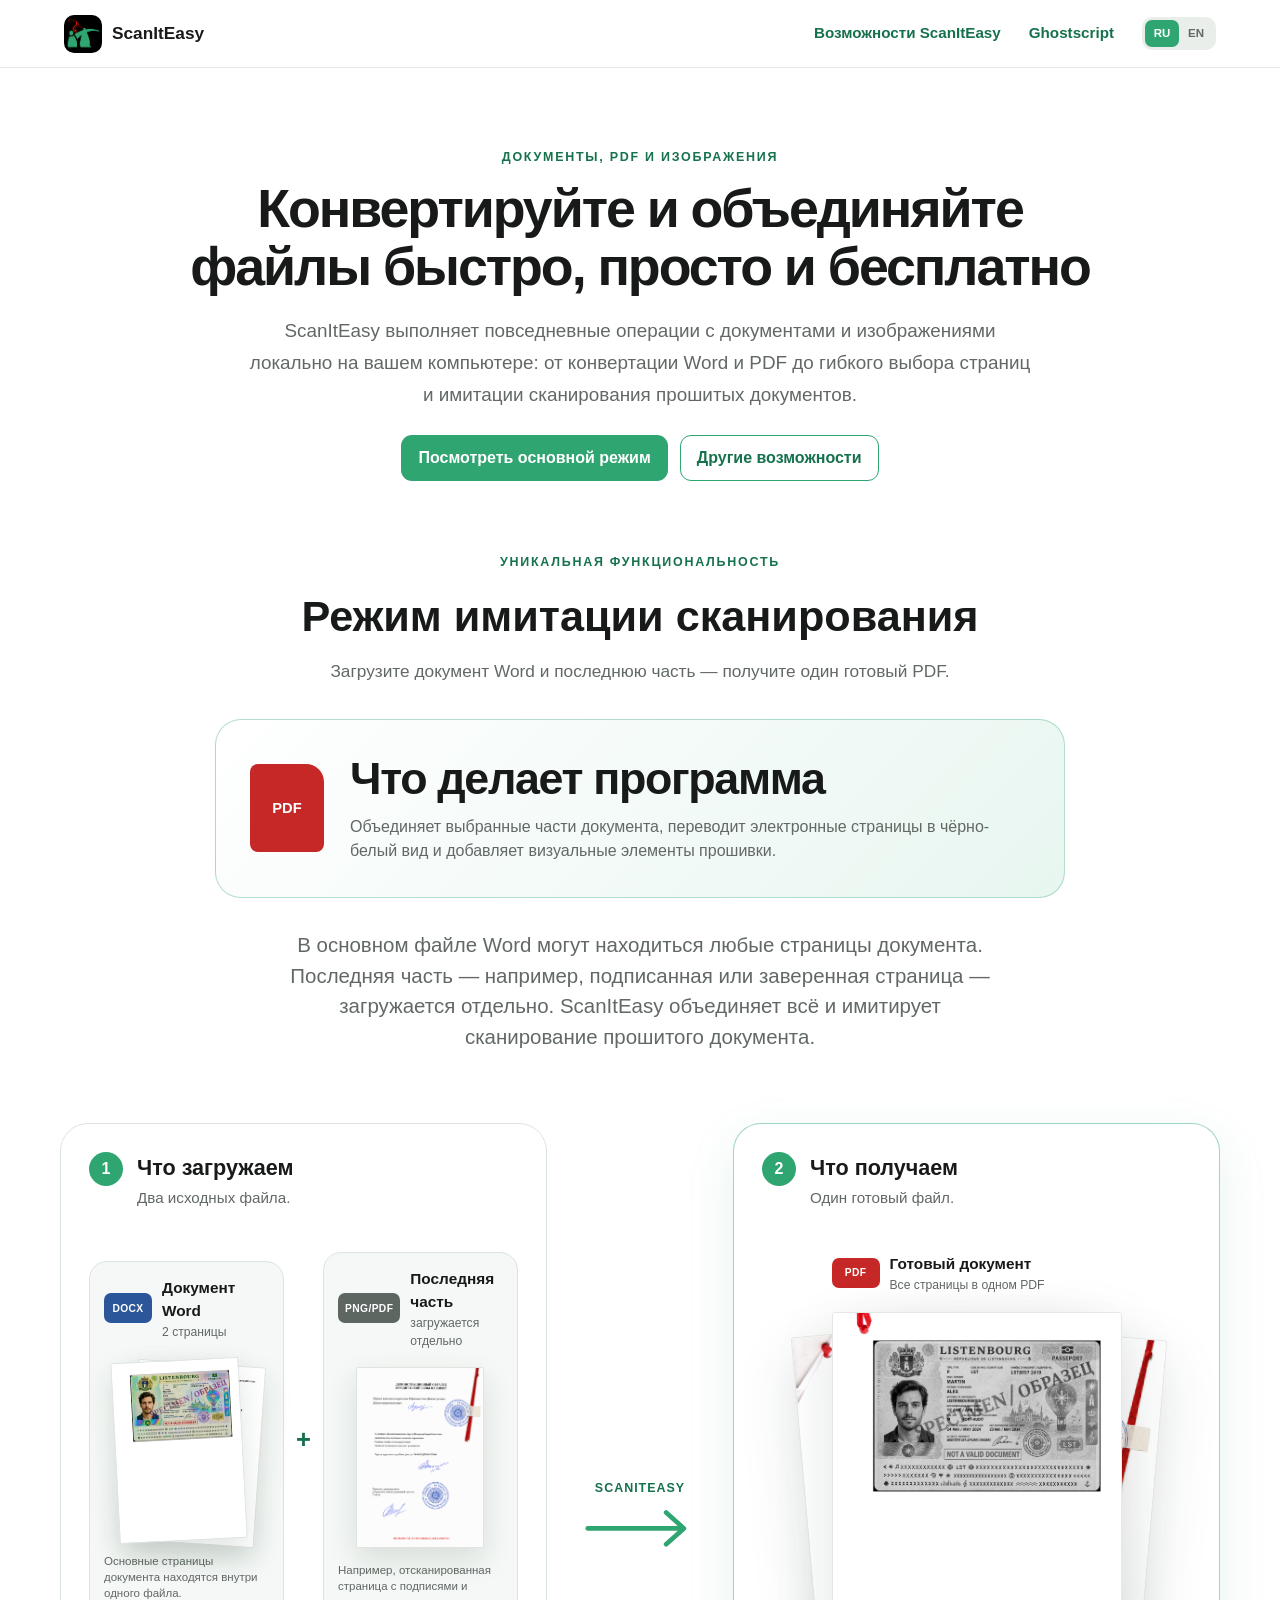
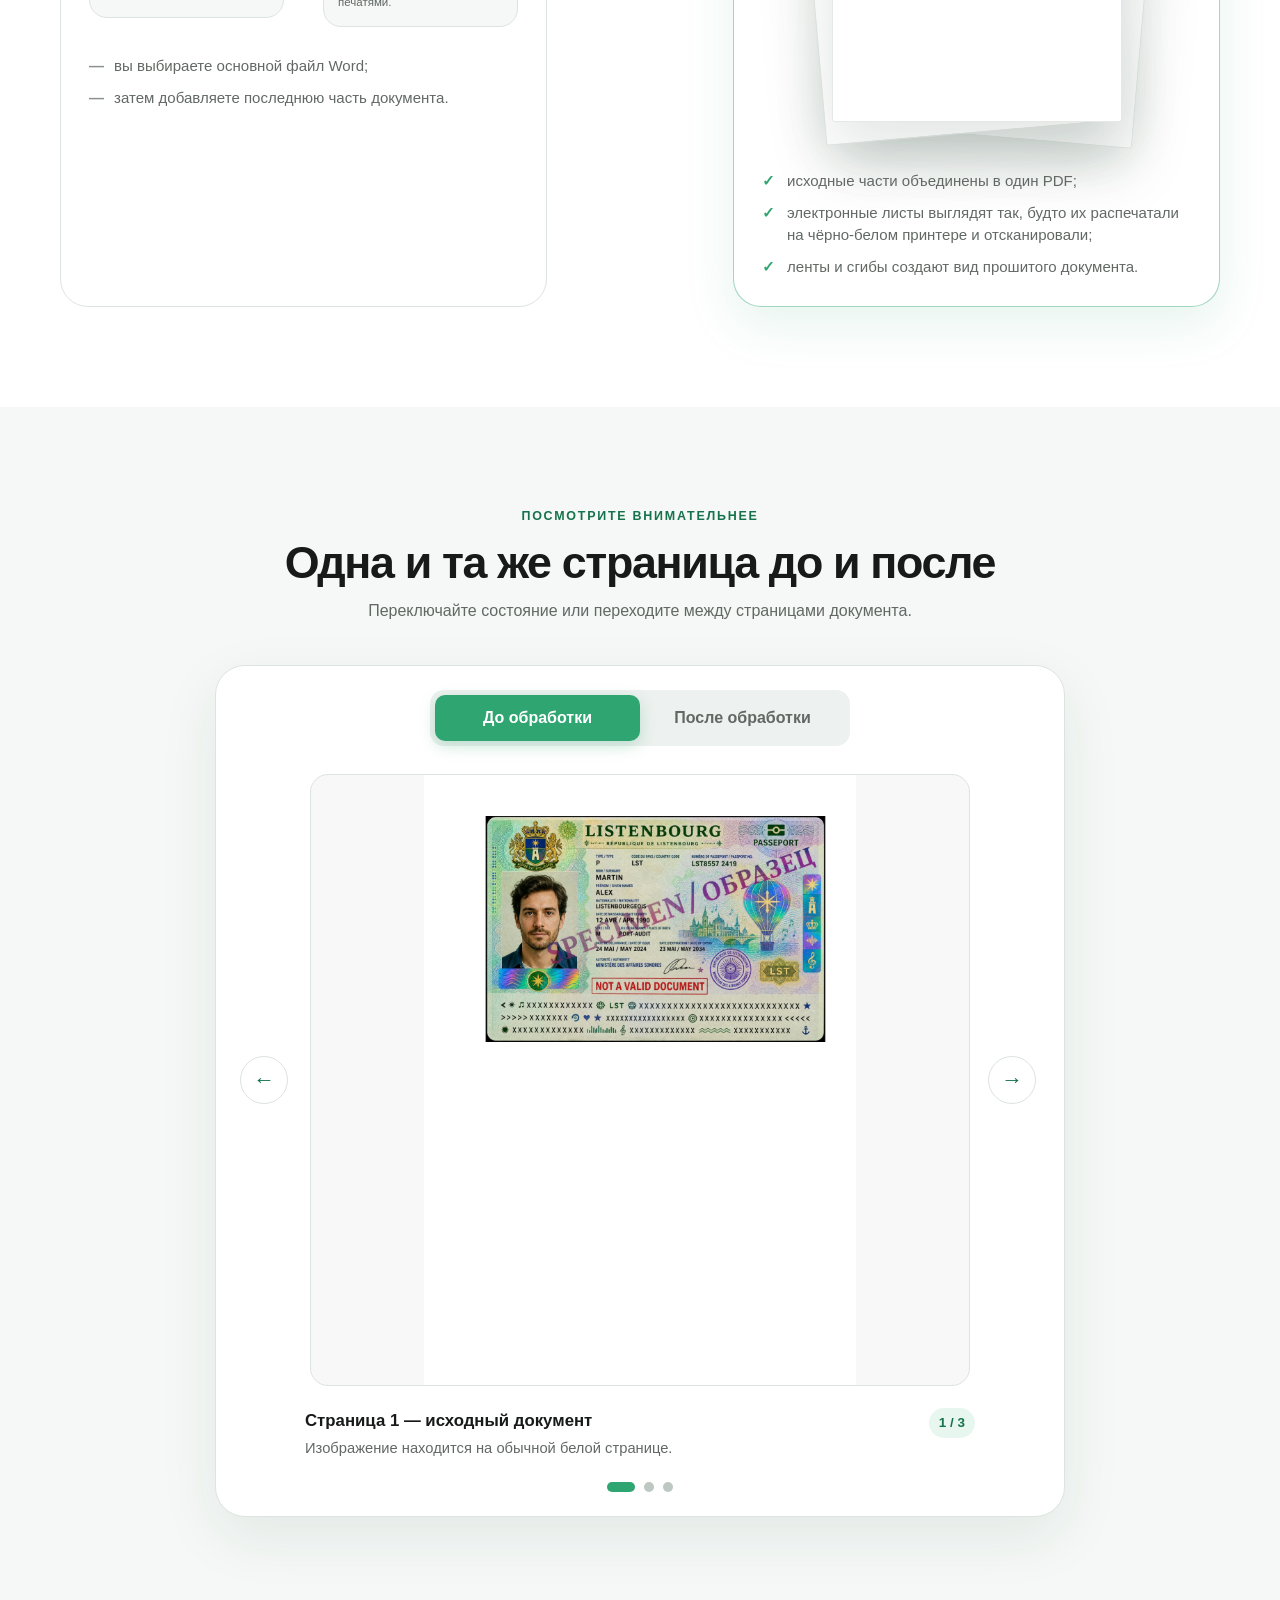
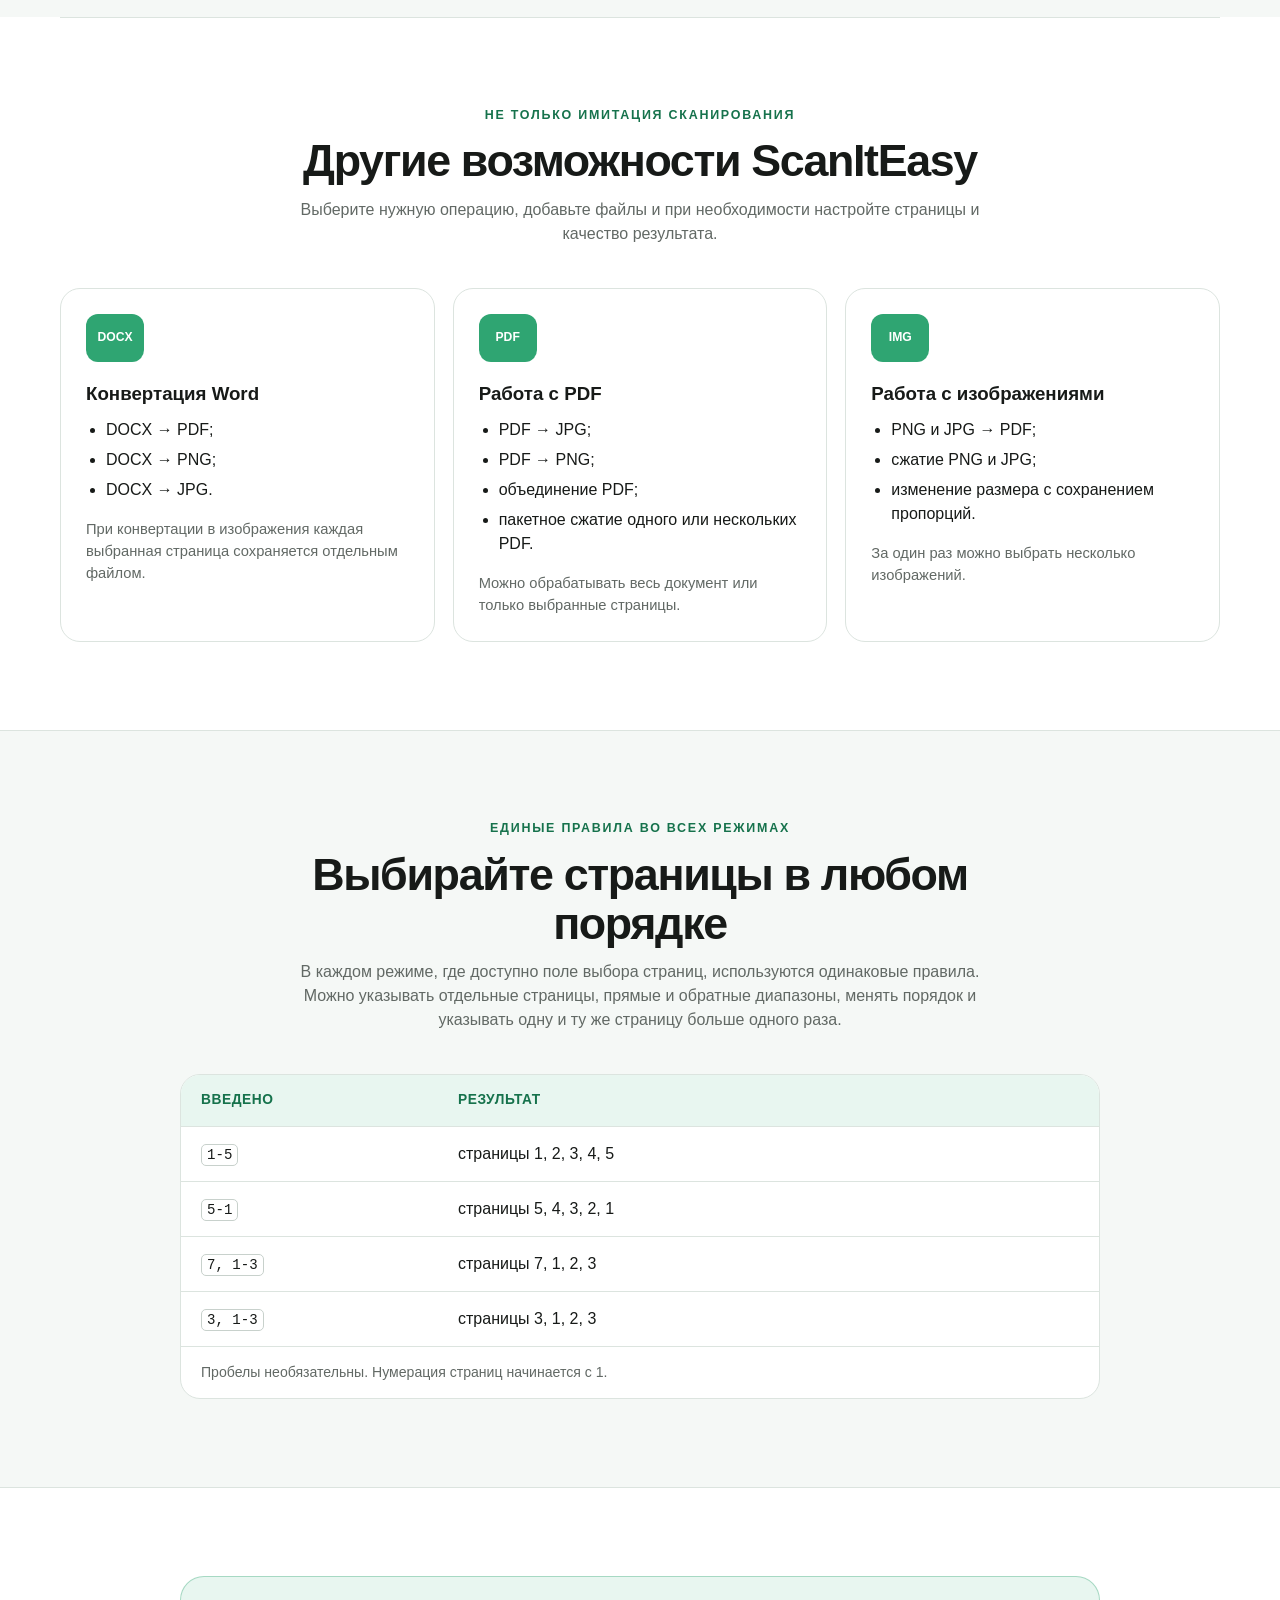
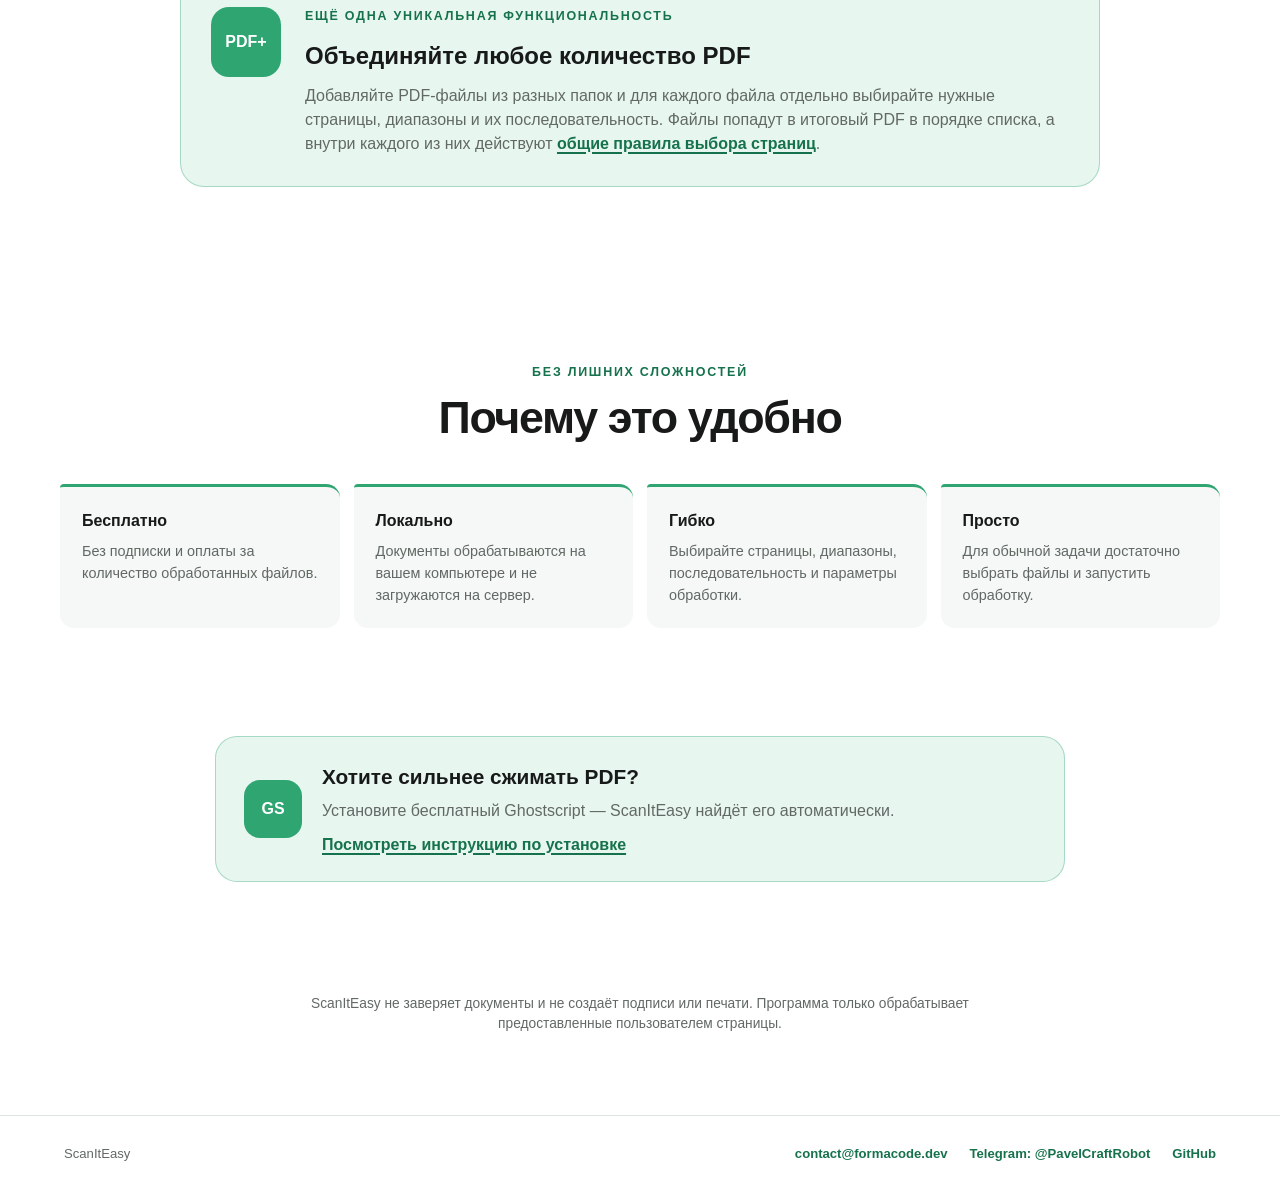
==== commit d35ac737: "Add batch workflows and file reordering" ====
--- a/docs/index.html
+++ b/docs/index.html
@@ -205,7 +205,7 @@
             <li>PDF → JPG;</li>
             <li>PDF → PNG;</li>
             <li>объединение PDF;</li>
-            <li>сжатие PDF.</li>
+            <li>пакетное сжатие одного или нескольких PDF.</li>
           </ul>
           <p>Можно обрабатывать весь документ или только выбранные страницы.</p>
         </article>
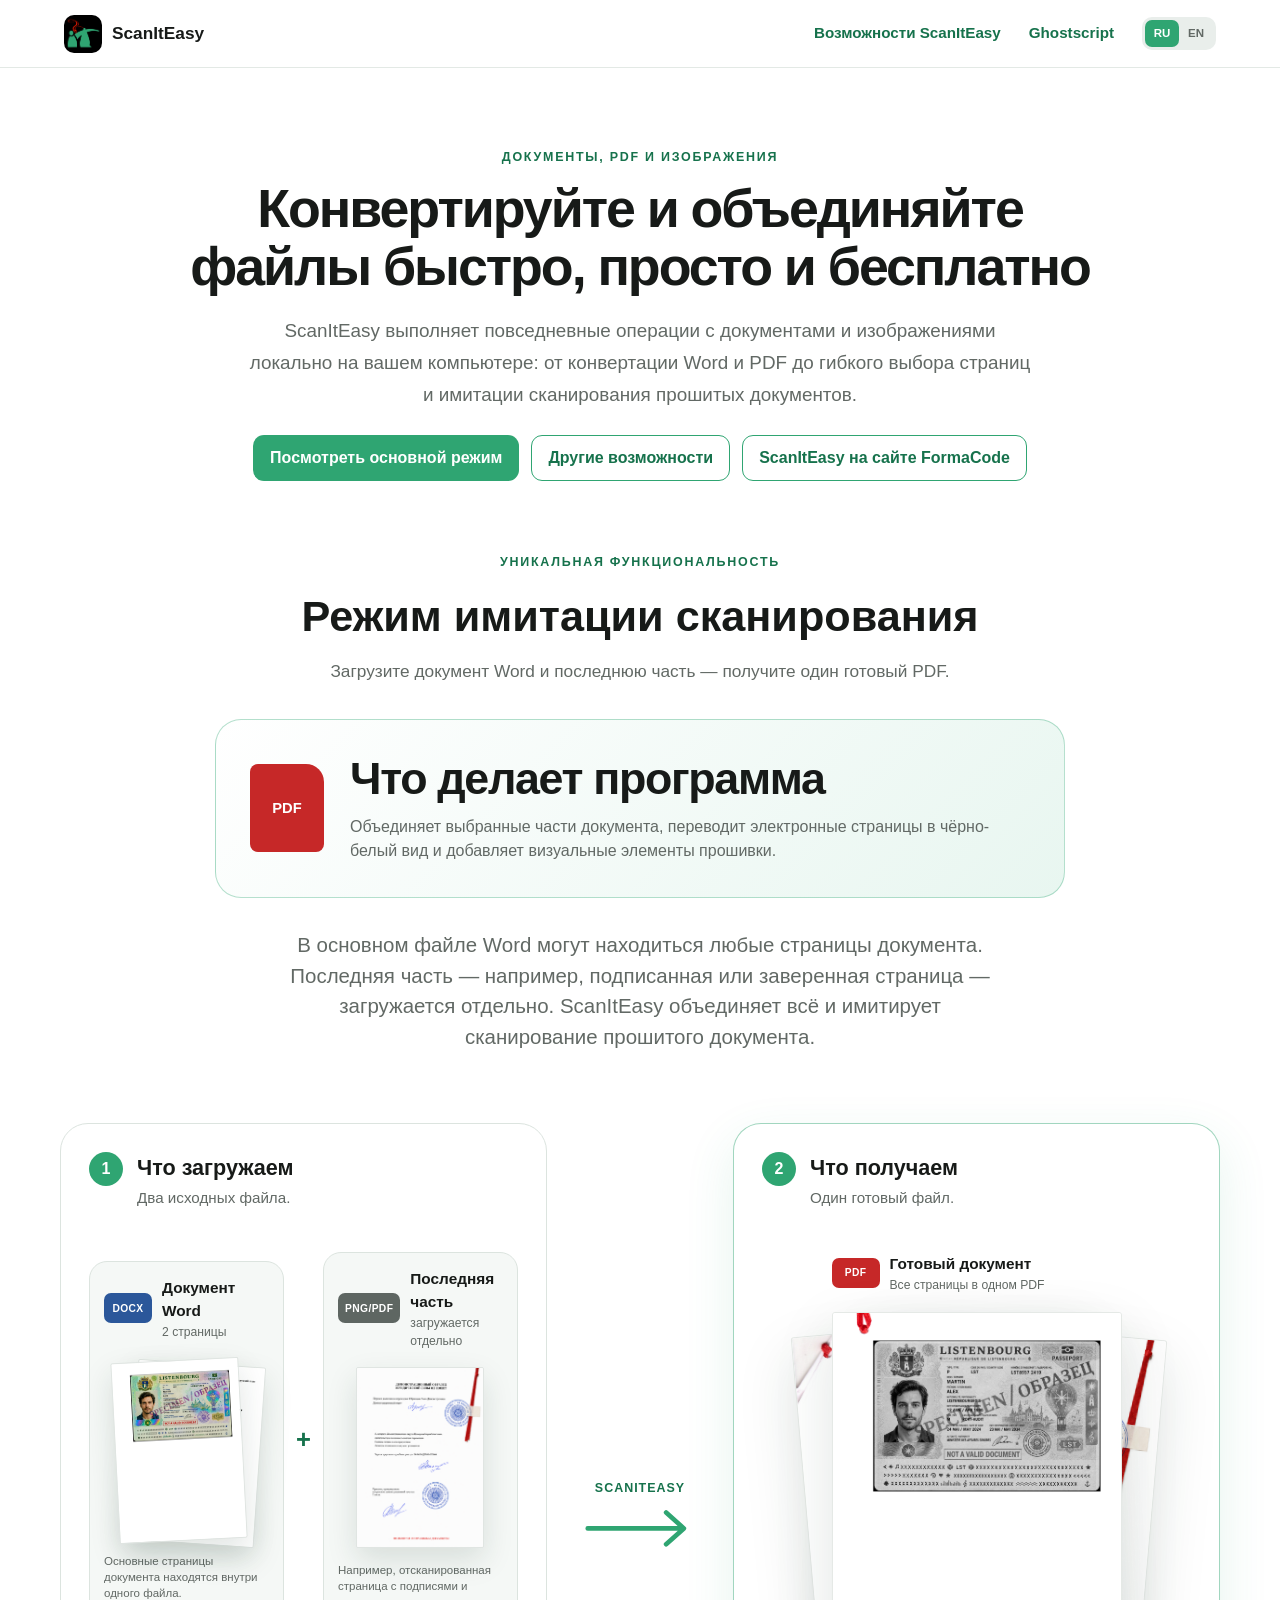
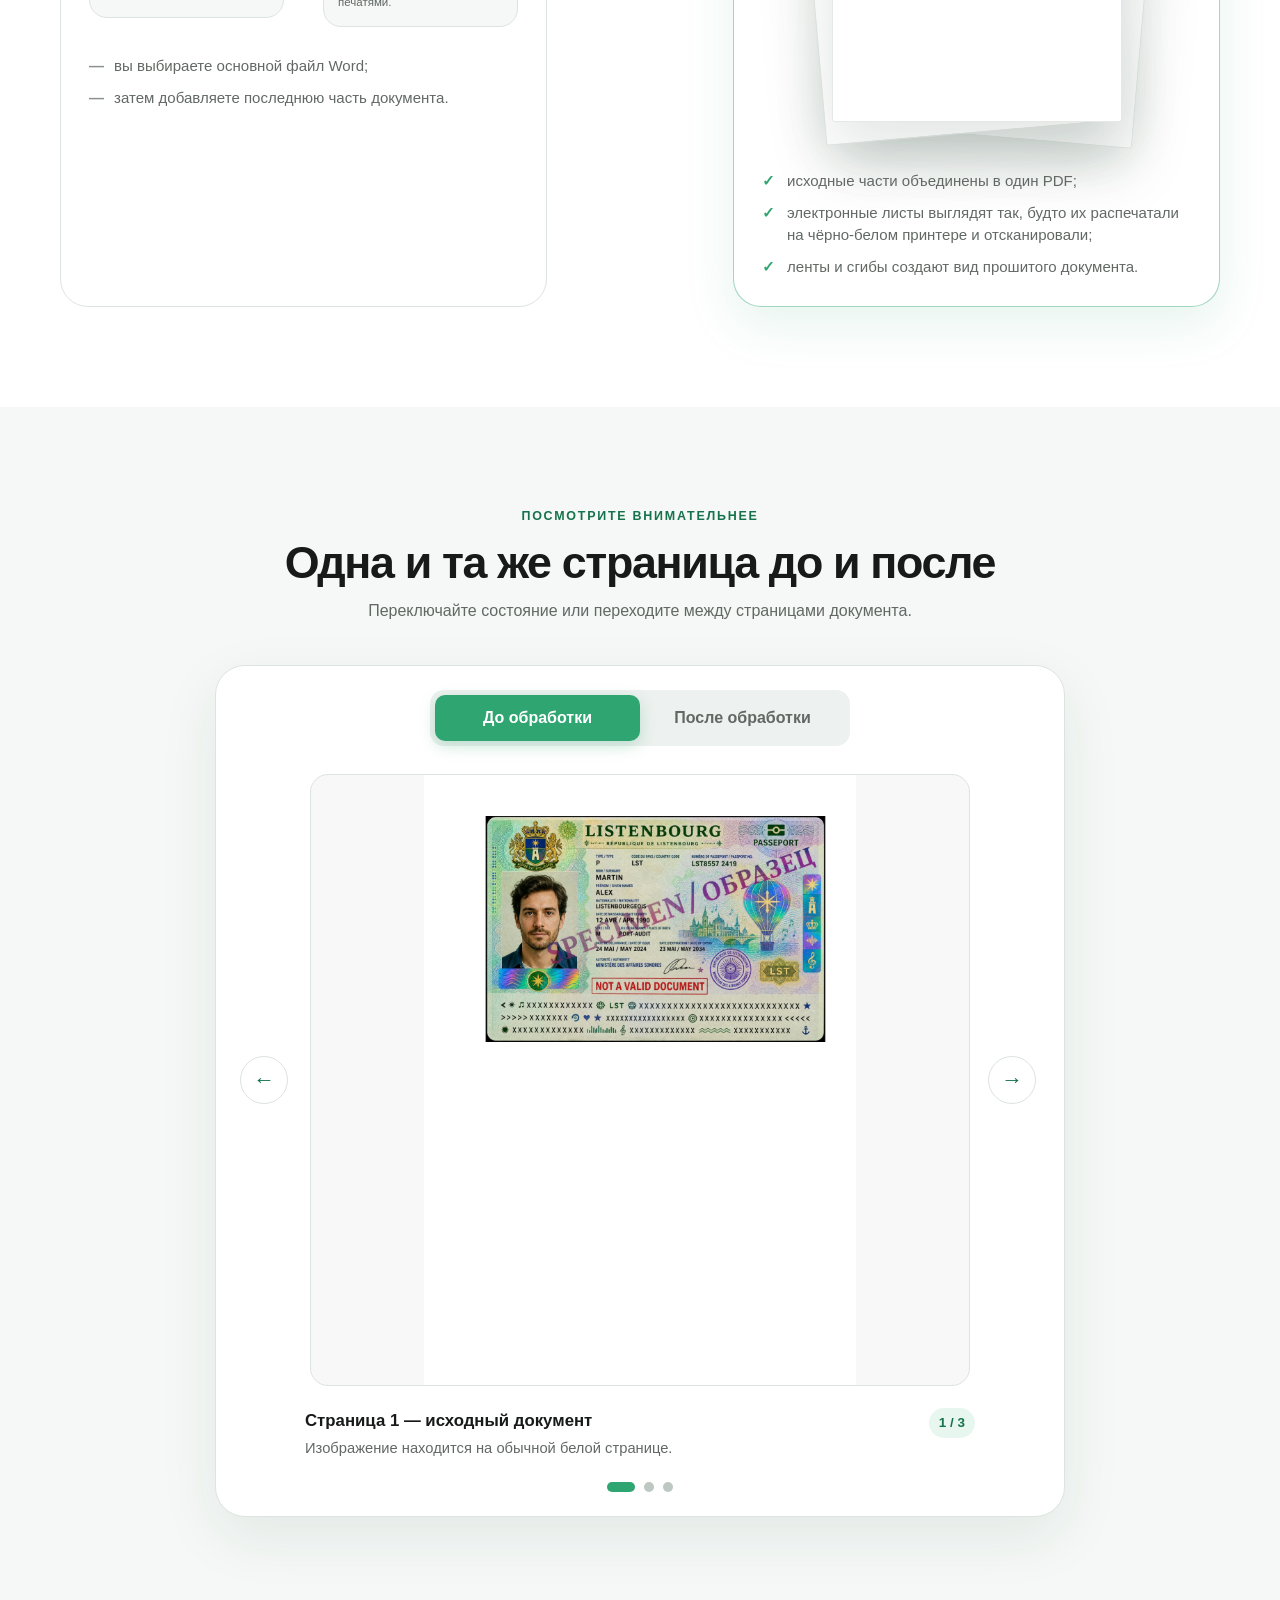
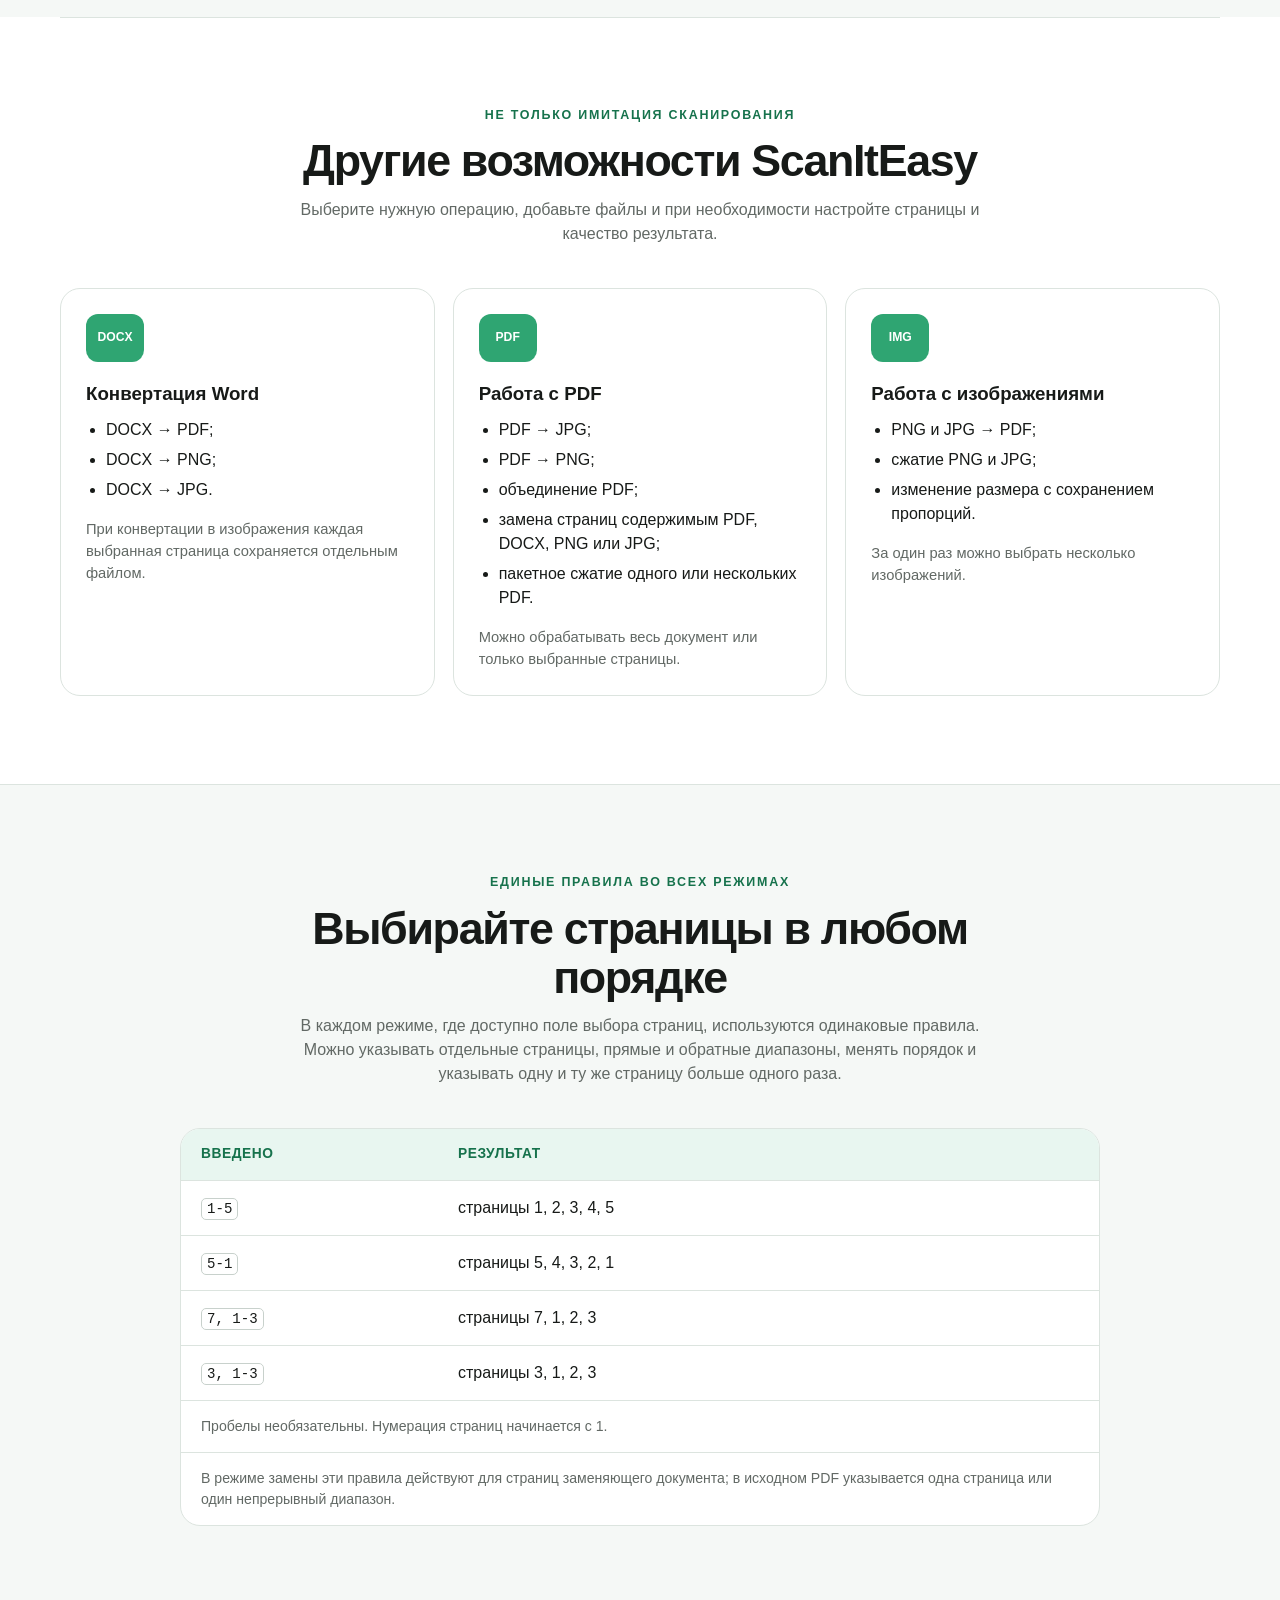
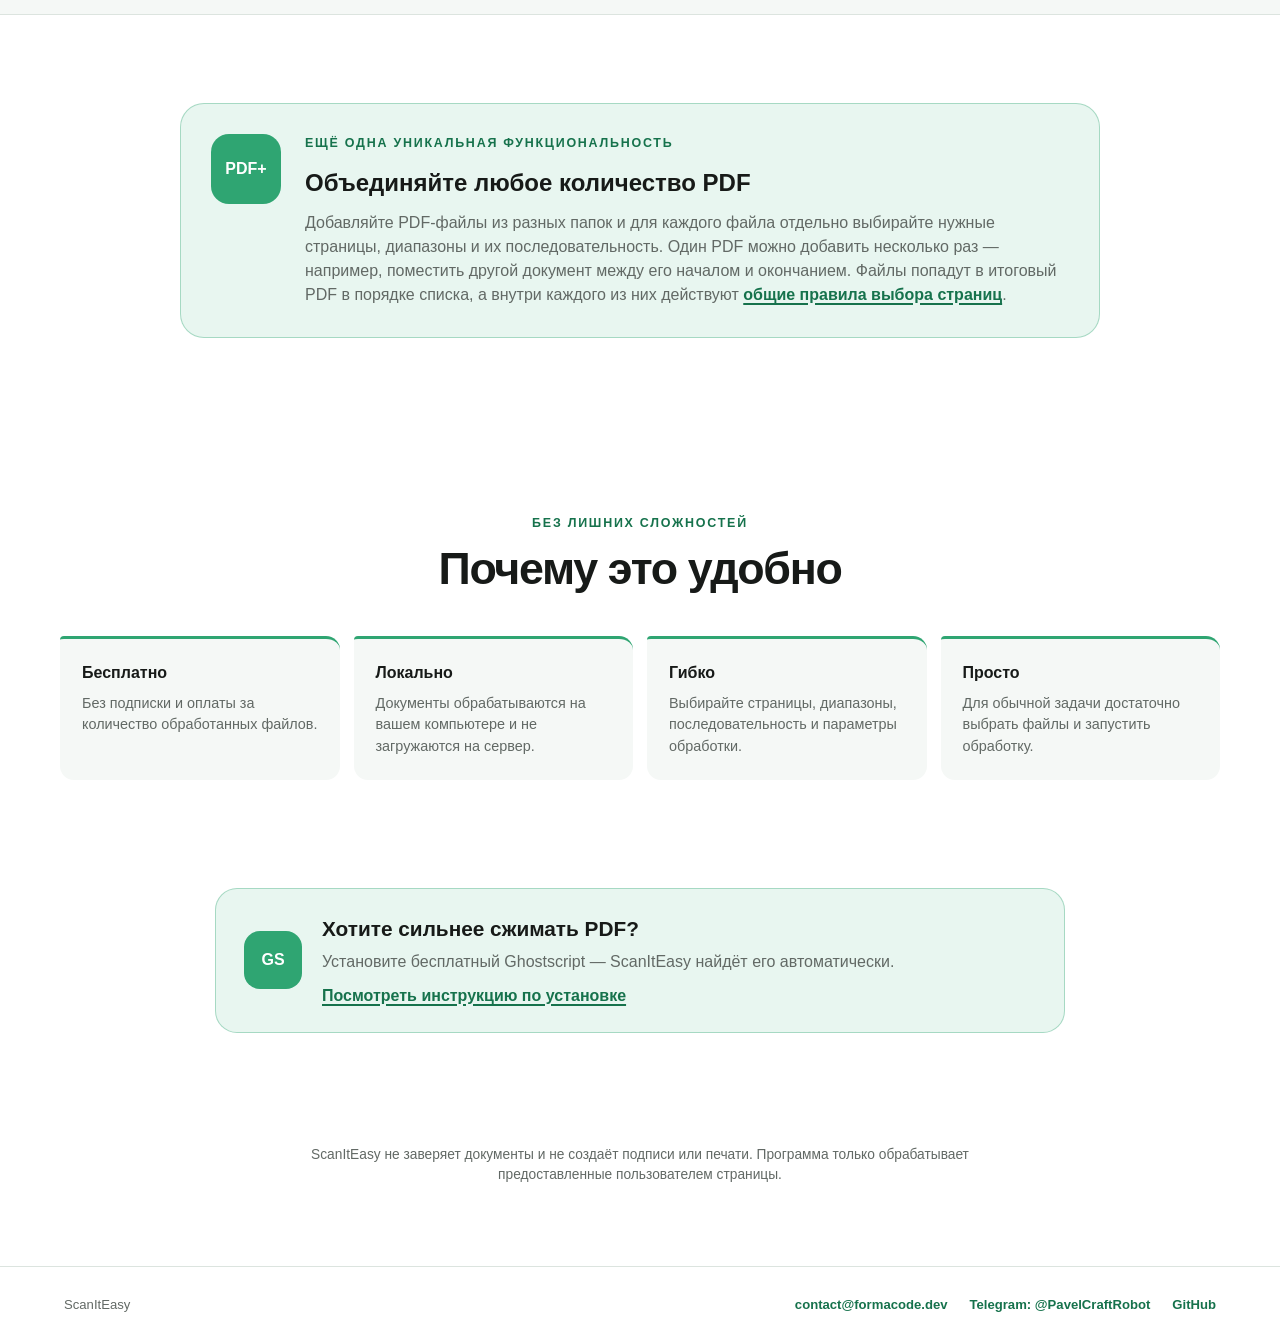
==== commit 3566e552: "Link ScanItEasy documentation to FormaCode" ====
--- a/docs/index.html
+++ b/docs/index.html
@@ -35,6 +35,7 @@
       <div class="hero-actions">
         <a class="primary-link" href="#scan-simulation">Посмотреть основной режим</a>
         <a class="secondary-link" href="#other-features">Другие возможности</a>
+        <a class="secondary-link" href="https://formacode.dev/ru/scaniteasy">ScanItEasy на сайте FormaCode</a>
       </div>
 
       <div class="featured-mode" id="scan-simulation">
@@ -205,6 +206,7 @@
             <li>PDF → JPG;</li>
             <li>PDF → PNG;</li>
             <li>объединение PDF;</li>
+            <li>замена страниц содержимым PDF, DOCX, PNG или JPG;</li>
             <li>пакетное сжатие одного или нескольких PDF.</li>
           </ul>
           <p>Можно обрабатывать весь документ или только выбранные страницы.</p>
@@ -243,6 +245,7 @@
             </tbody>
           </table>
           <p class="rules-note">Пробелы необязательны. Нумерация страниц начинается с 1.</p>
+          <p class="rules-note">В режиме замены эти правила действуют для страниц заменяющего документа; в исходном PDF указывается одна страница или один непрерывный диапазон.</p>
         </div>
       </div>
     </section>
@@ -255,7 +258,8 @@
           <h2 id="merge-title">Объединяйте любое количество PDF</h2>
           <p>
             Добавляйте PDF-файлы из разных папок и для каждого файла отдельно выбирайте нужные страницы,
-            диапазоны и их последовательность. Файлы попадут в итоговый PDF в порядке списка,
+            диапазоны и их последовательность. Один PDF можно добавить несколько раз — например, поместить
+            другой документ между его началом и окончанием. Файлы попадут в итоговый PDF в порядке списка,
             а внутри каждого из них действуют <a class="inline-link" href="#page-selection">общие правила выбора страниц</a>.
           </p>
         </div>
